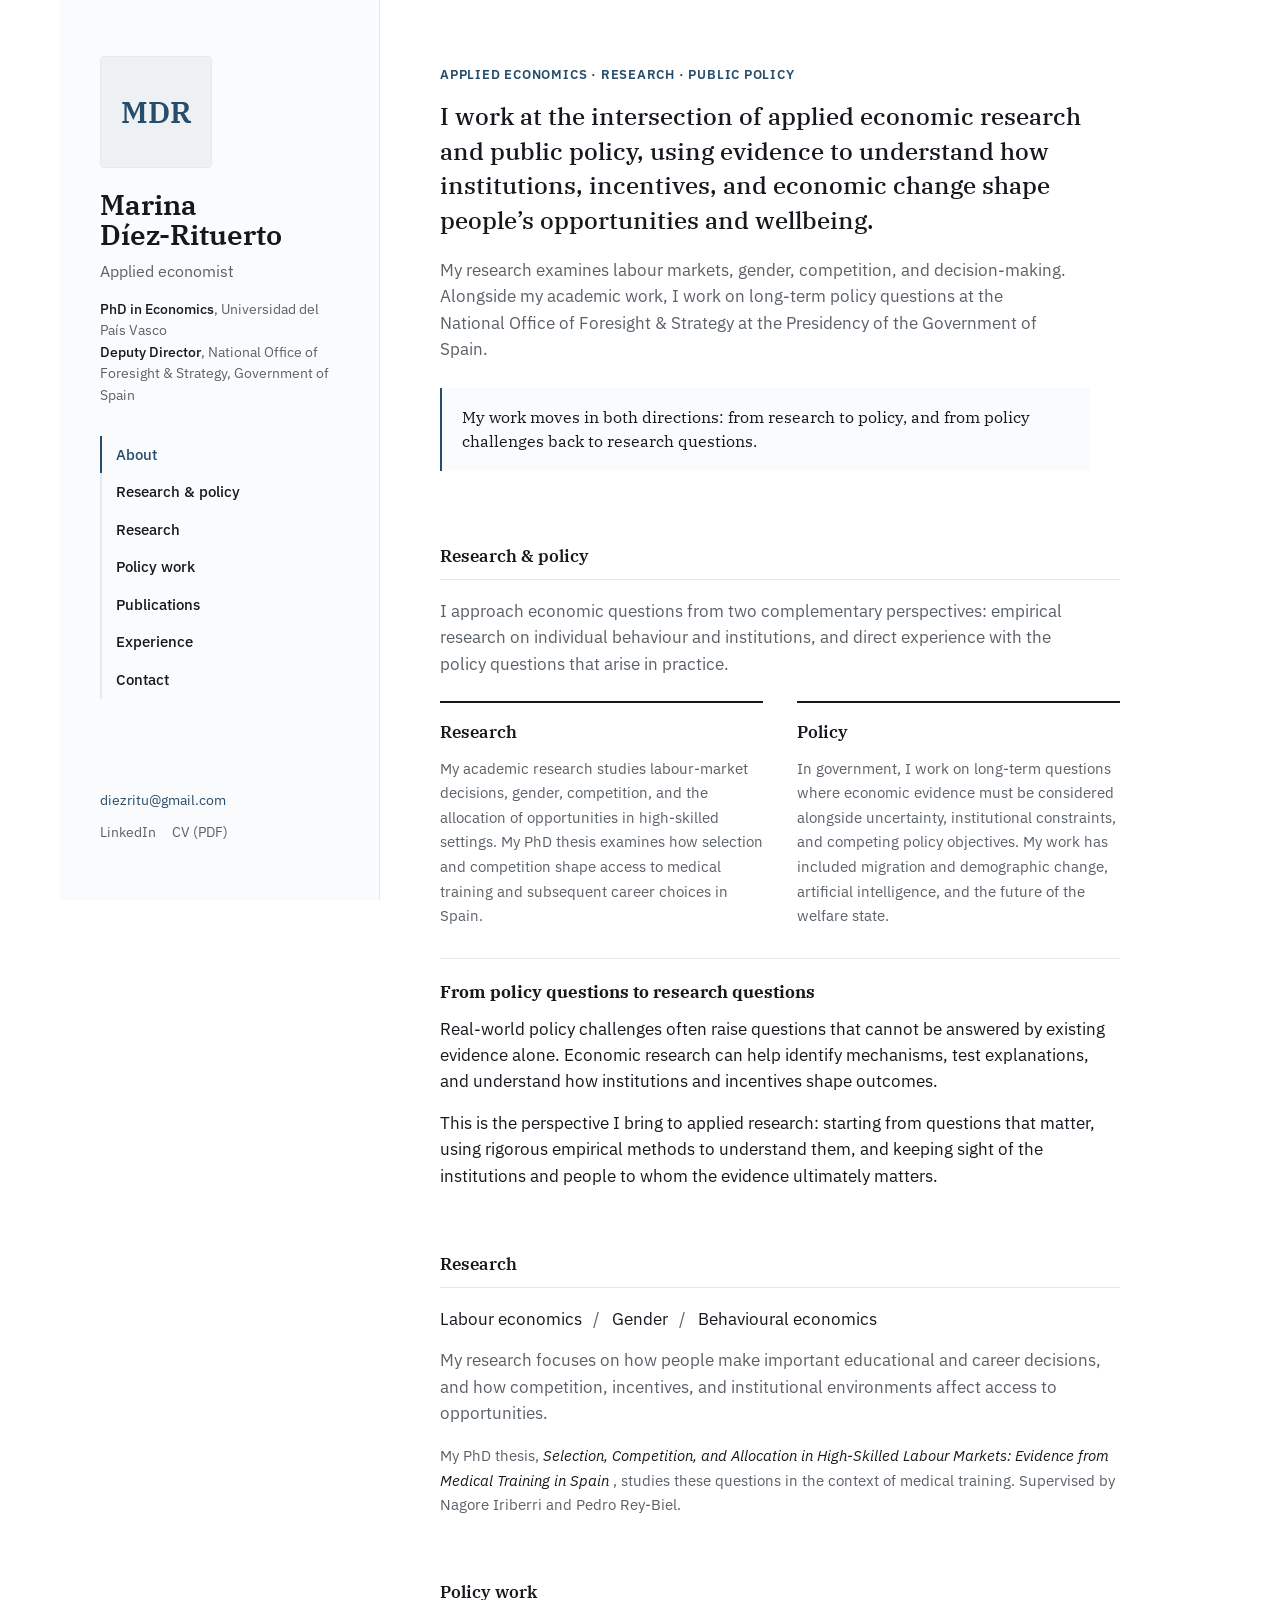
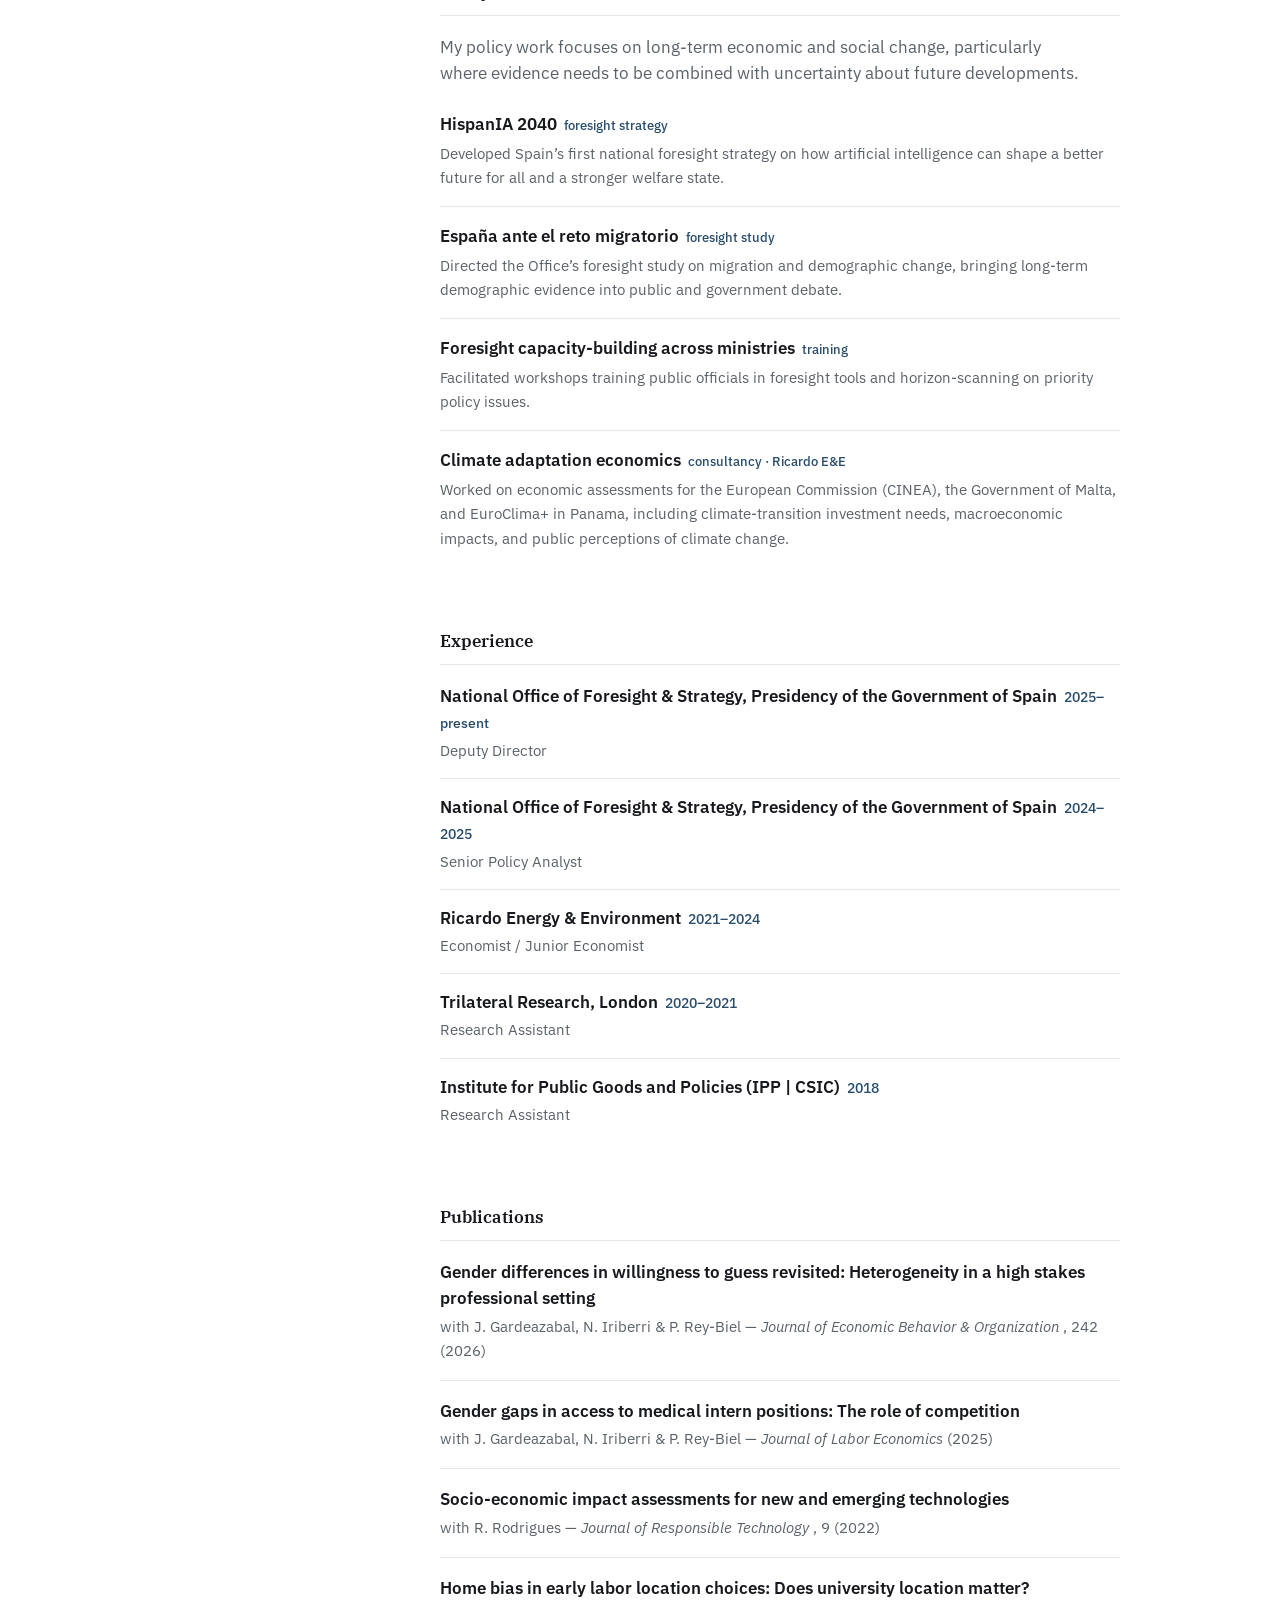
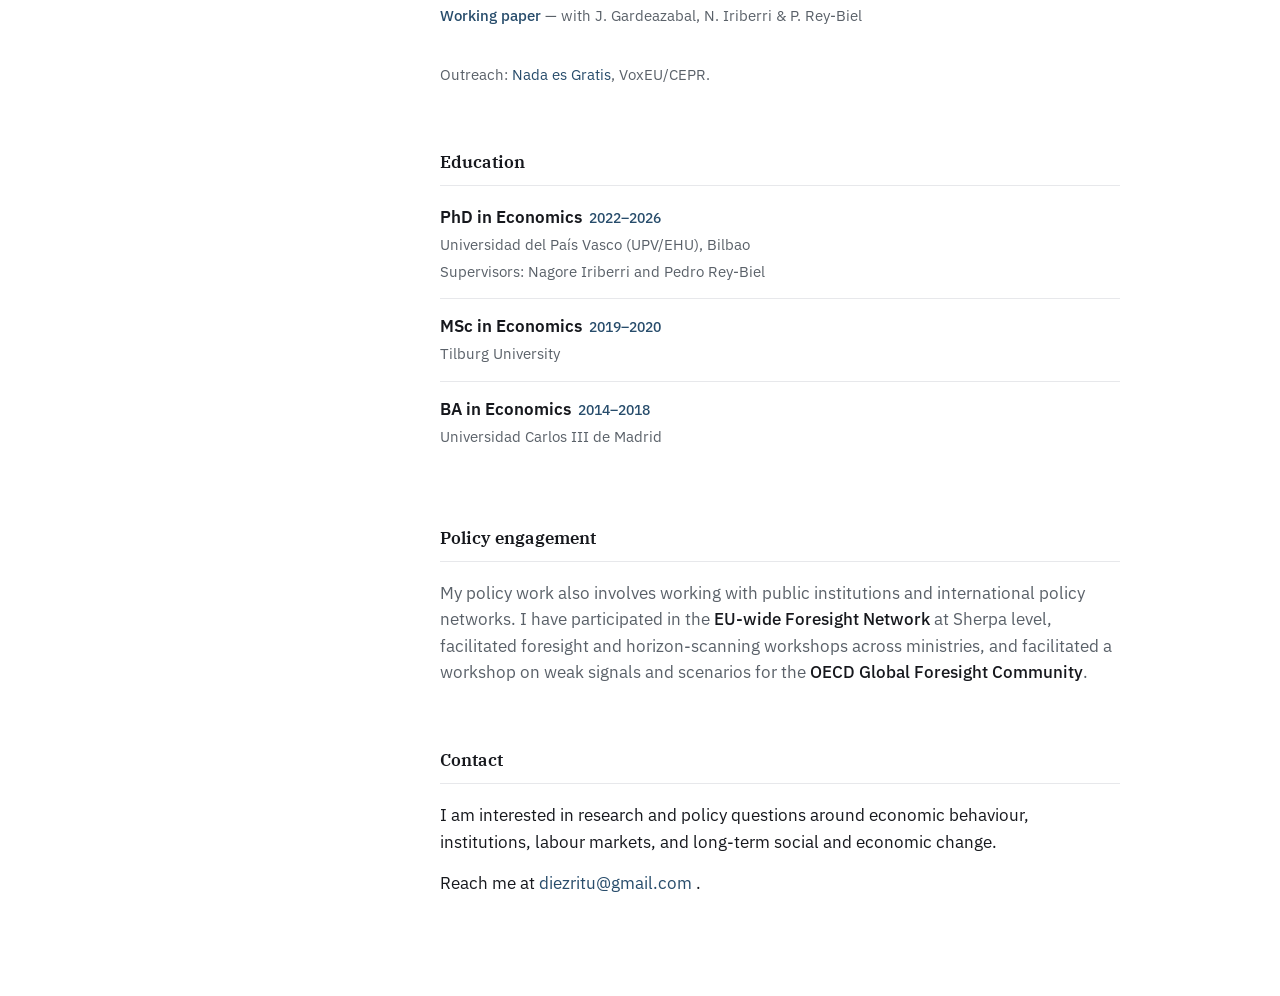
==== index.html @ 5b52ac95 "Update index.html" ====
<!DOCTYPE html>
<html lang="en">
<head>
<meta charset="utf-8">
<meta name="viewport" content="width=device-width, initial-scale=1">

<title>Marina Díez-Rituerto — Applied Economist</title>

<meta name="description"
      content="Marina Díez-Rituerto — applied economist working across economic research and public policy, with research on labour markets, gender, competition and decision-making.">

<link rel="preconnect" href="https://fonts.googleapis.com">
<link rel="preconnect" href="https://fonts.gstatic.com" crossorigin>

<link href="https://fonts.googleapis.com/css2?family=IBM+Plex+Sans:wght@400;500;600&family=IBM+Plex+Serif:wght@500;600&display=swap"
      rel="stylesheet">

<style>
  :root{
    --bg:#FFFFFF;
    --ink:#16181D;
    --muted:#5A6169;
    --line:#E7E8EB;
    --accent:#274C6B;
    --accent-d:#1B3750;
    --rail:#FAFBFC;
    --serif:"IBM Plex Serif",Georgia,serif;
    --sans:"IBM Plex Sans",system-ui,sans-serif;
    --content:680px;
  }

  *{
    box-sizing:border-box;
  }

  html{
    scroll-behavior:smooth;
  }

  @media (prefers-reduced-motion:reduce){
    html{
      scroll-behavior:auto;
    }
  }

  body{
    margin:0;
    background:var(--bg);
    color:var(--ink);
    font-family:var(--sans);
    font-size:16.5px;
    line-height:1.6;
    -webkit-font-smoothing:antialiased;
    text-rendering:optimizeLegibility;
  }

  a{
    color:var(--accent);
    text-decoration:none;
    border-bottom:1px solid transparent;
    transition:border-color .15s,color .15s;
  }

  a:hover{
    color:var(--accent-d);
    border-bottom-color:currentColor;
  }

  :focus-visible{
    outline:2px solid var(--accent);
    outline-offset:3px;
    border-radius:2px;
  }

  .skip{
    position:absolute;
    left:-999px;
  }

  .skip:focus{
    left:12px;
    top:12px;
    background:var(--ink);
    color:#fff;
    padding:10px 14px;
    z-index:50;
  }

  /* =========================================================
     LAYOUT
     ========================================================= */

  .layout{
    display:grid;
    grid-template-columns:320px 1fr;
    max-width:1160px;
    margin:0 auto;
    min-height:100vh;
  }

  /* =========================================================
     LEFT RAIL
     ========================================================= */

  .rail{
    border-right:1px solid var(--line);
    background:var(--rail);
    padding:56px 40px;
    position:sticky;
    top:0;
    height:100vh;
    display:flex;
    flex-direction:column;
  }

  .photo{
    width:112px;
    height:112px;
    border-radius:4px;
    border:1px solid var(--line);
    background:#EEF1F4;
    display:flex;
    align-items:center;
    justify-content:center;
    font-family:var(--serif);
    font-weight:600;
    font-size:1.9rem;
    color:var(--accent);
    margin-bottom:22px;
    overflow:hidden;
  }

  .photo img{
    width:100%;
    height:100%;
    object-fit:cover;
    display:block;
  }

  .name{
    font-family:var(--serif);
    font-weight:600;
    font-size:1.72rem;
    line-height:1.1;
    margin:0;
  }

  .role{
    color:var(--muted);
    margin:8px 0 0;
    font-size:.98rem;
  }

  .affil{
    margin:14px 0 0;
    font-size:.9rem;
    color:var(--muted);
    line-height:1.5;
  }

  .affil b{
    color:var(--ink);
    font-weight:500;
  }

  .nav{
    margin-top:30px;
    display:flex;
    flex-direction:column;
  }

  .nav a{
    color:var(--ink);
    font-size:.92rem;
    font-weight:500;
    padding:7px 0 7px 14px;
    border-left:2px solid var(--line);
    border-bottom:none;
  }

  .nav a:hover{
    color:var(--accent);
    border-left-color:var(--accent);
  }

  .nav a.active{
    color:var(--accent);
    border-left-color:var(--accent);
  }

  .rail-foot{
    margin-top:auto;
    padding-top:28px;
    font-size:.9rem;
  }

  .rail-foot .email{
    display:block;
    margin-bottom:8px;
  }

  .rail-foot .row{
    display:flex;
    flex-wrap:wrap;
    gap:6px 16px;
  }

  .rail-foot .row a{
    color:var(--muted);
  }

  .rail-foot .row a:hover{
    color:var(--accent);
  }

  /* =========================================================
     MAIN CONTENT
     ========================================================= */

  main{
    padding:64px 60px 100px;
    max-width:calc(var(--content) + 120px);
  }

  section{
    margin-bottom:62px;
    scroll-margin-top:32px;
  }

  section:last-child{
    margin-bottom:0;
  }

  h2{
    font-family:var(--serif);
    font-weight:600;
    font-size:1.05rem;
    color:var(--ink);
    margin:0 0 18px;
    padding-bottom:9px;
    border-bottom:1px solid var(--line);
  }

  p{
    max-width:var(--content);
    margin:0 0 15px;
  }

  p:last-child{
    margin-bottom:0;
  }

  /* =========================================================
     HERO / ABOUT
     ========================================================= */

  .hero{
    padding-bottom:10px;
  }

  .hero .eyebrow{
    color:var(--accent);
    font-size:.82rem;
    font-weight:600;
    letter-spacing:.06em;
    text-transform:uppercase;
    margin-bottom:14px;
  }

  .hero h2{
    display:none;
  }

  .lead{
    font-family:var(--serif);
    font-weight:500;
    font-size:1.52rem;
    line-height:1.42;
    margin-bottom:20px;
    max-width:650px;
  }

  .hero-note{
    color:var(--muted);
    max-width:630px;
  }

  .direction{
    margin-top:25px;
    padding:17px 20px;
    border-left:2px solid var(--accent);
    background:#FAFBFC;
    max-width:650px;
  }

  .direction p{
    margin:0;
    font-family:var(--serif);
    font-size:1.03rem;
    line-height:1.5;
  }

  /* =========================================================
     RESEARCH / POLICY FRAME
     ========================================================= */

  .intro{
    color:var(--muted);
    max-width:650px;
    margin-bottom:24px;
  }

  .research-policy{
    display:grid;
    grid-template-columns:1fr 1fr;
    gap:34px;
    max-width:var(--content);
  }

  .column{
    padding-top:15px;
    border-top:2px solid var(--ink);
  }

  .column h3{
    font-family:var(--serif);
    font-size:1.08rem;
    font-weight:600;
    margin:0 0 10px;
  }

  .column p{
    color:var(--muted);
    font-size:.96rem;
  }

  .questions{
    margin-top:30px;
    padding-top:20px;
    border-top:1px solid var(--line);
  }

  .questions h3{
    font-family:var(--serif);
    font-size:1.05rem;
    margin:0 0 10px;
  }

  /* =========================================================
     RESEARCH
     ========================================================= */

  .fields{
    color:var(--ink);
    max-width:var(--content);
    margin-bottom:15px;
  }

  .fields .s{
    color:var(--muted);
    margin:0 .45em;
  }

  .research-description{
    color:var(--muted);
    max-width:var(--content);
  }

  .diss{
    color:var(--muted);
    font-size:.96rem;
    margin-top:17px;
  }

  .diss em{
    color:var(--ink);
  }

  /* =========================================================
     POLICY
     ========================================================= */

  .work{
    list-style:none;
    margin:0;
    padding:0;
  }

  .work li{
    padding:16px 0;
    border-top:1px solid var(--line);
  }

  .work li:first-child{
    border-top:0;
    padding-top:0;
  }

  .work .t{
    font-weight:600;
  }

  .work .k{
    color:var(--accent);
    font-weight:500;
    font-size:.84rem;
    margin-left:3px;
  }

  .work p{
    margin:4px 0 0;
    color:var(--muted);
    font-size:.95rem;
  }

  /* =========================================================
     EXPERIENCE
     ========================================================= */

  .experience{
    list-style:none;
    margin:0;
    padding:0;
  }

  .experience li{
    padding:15px 0;
    border-top:1px solid var(--line);
  }

  .experience li:first-child{
    border-top:0;
    padding-top:0;
  }

  .experience .t{
    font-weight:600;
  }

  .experience .date{
    color:var(--accent);
    font-weight:500;
    font-size:.85rem;
    margin-left:3px;
  }

  .experience p{
    color:var(--muted);
    font-size:.94rem;
    margin:3px 0 0;
  }

  /* =========================================================
     PUBLICATIONS
     ========================================================= */

  .pubs{
    list-style:none;
    margin:0;
    padding:0;
  }

  .pubs li{
    padding:17px 0;
    border-top:1px solid var(--line);
  }

  .pubs li:first-child{
    border-top:0;
    padding-top:0;
  }

  .pubs .t{
    font-weight:600;
    color:var(--ink);
  }

  .pubs .m{
    color:var(--muted);
    font-size:.94rem;
    margin-top:3px;
  }

  .pubs .wp{
    color:var(--accent);
    font-weight:500;
  }

  /* =========================================================
     EDUCATION
     ========================================================= */

  .education{
    list-style:none;
    margin:0;
    padding:0;
  }

  .education li{
    padding:14px 0;
    border-top:1px solid var(--line);
  }

  .education li:first-child{
    border-top:0;
    padding-top:0;
  }

  .education .t{
    font-weight:600;
  }

  .education .date{
    color:var(--accent);
    font-weight:500;
    font-size:.85rem;
    margin-left:3px;
  }

  .education p{
    margin:3px 0 0;
    color:var(--muted);
    font-size:.94rem;
  }

  /* =========================================================
     ENGAGEMENT
     ========================================================= */

  .engagement{
    color:var(--muted);
    max-width:var(--content);
  }

  .engagement strong{
    color:var(--ink);
    font-weight:500;
  }

  /* =========================================================
     CONTACT
     ========================================================= */

  .contact-note{
    max-width:600px;
  }

  /* =========================================================
     MOBILE
     ========================================================= */

  .menu-btn{
    display:none;
  }

  @media (max-width:860px){

    .layout{
      grid-template-columns:1fr;
    }

    .rail{
      position:static;
      height:auto;
      border-right:0;
      border-bottom:1px solid var(--line);
      padding:34px 26px 24px;
      flex-direction:column;
    }

    .photo{
      width:92px;
      height:92px;
      font-size:1.6rem;
    }

    .nav{
      display:none;
      margin-top:20px;
    }

    .nav.open{
      display:flex;
    }

    .rail-foot{
      margin-top:20px;
      padding-top:18px;
      border-top:1px solid var(--line);
    }

    .menu-btn{
      display:inline-block;
      align-self:flex-start;
      margin-top:18px;
      background:none;
      border:1px solid var(--accent);
      color:var(--accent);
      font-family:var(--sans);
      font-weight:500;
      font-size:.85rem;
      padding:7px 15px;
      border-radius:999px;
      cursor:pointer;
    }

    main{
      padding:40px 26px 65px;
    }

    .lead{
      font-size:1.28rem;
    }

    .research-policy{
      grid-template-columns:1fr;
      gap:26px;
    }
  }

  @media (max-width:520px){

    body{
      font-size:16px;
    }

    .name{
      font-size:1.6rem;
    }

    .lead{
      font-size:1.22rem;
    }

    .direction{
      padding:15px 17px;
    }
  }
</style>
</head>

<body>

<a class="skip" href="#main">Skip to content</a>

<div class="layout">

  <!-- =======================================================
       LEFT RAIL
       ======================================================= -->

  <header class="rail">

    <!--
      To add your photograph, replace the initials with:

      <img src="foto.jpg" alt="Marina Díez-Rituerto">

      Keep the image square or close to square.
    -->

    <div class="photo">MDR</div>

    <h1 class="name">
      Marina<br>Díez-Rituerto
    </h1>

    <p class="role">
      Applied economist
    </p>

    <p class="affil">
      <b>PhD in Economics</b>, Universidad del País Vasco<br>
      <b>Deputy Director</b>, National Office of Foresight &amp; Strategy, Government of Spain
    </p>

    <button
      class="menu-btn"
      aria-expanded="false"
      aria-controls="nav">
      Menu
    </button>

    <nav class="nav" id="nav" aria-label="Sections">
      <a href="#about">About</a>
      <a href="#research-policy">Research &amp; policy</a>
      <a href="#research">Research</a>
      <a href="#policy">Policy work</a>
      <a href="#publications">Publications</a>
      <a href="#experience">Experience</a>
      <a href="#contact">Contact</a>
    </nav>

    <div class="rail-foot">
      <a class="email" href="mailto:diezritu@gmail.com">
        diezritu@gmail.com
      </a>

      <div class="row">
        <a href="https://www.linkedin.com/in/mdiezritu/">
          LinkedIn
        </a>
        <a href="cv.pdf">
          CV (PDF)
        </a>
      </div>
    </div>

  </header>


  <!-- =======================================================
       MAIN
       ======================================================= -->

  <main id="main">


    <!-- =====================================================
         ABOUT
         ===================================================== -->

    <section id="about" class="hero">

      <div class="eyebrow">
        Applied economics · Research · Public policy
      </div>

      <p class="lead">
        I work at the intersection of applied economic research and public
        policy, using evidence to understand how institutions, incentives,
        and economic change shape people’s opportunities and wellbeing.
      </p>

      <p class="hero-note">
        My research examines labour markets, gender, competition, and
        decision-making. Alongside my academic work, I work on long-term
        policy questions at the National Office of Foresight &amp; Strategy
        at the Presidency of the Government of Spain.
      </p>

      <div class="direction">
        <p>
          My work moves in both directions: from research to policy, and
          from policy challenges back to research questions.
        </p>
      </div>

    </section>


    <!-- =====================================================
         RESEARCH & POLICY
         ===================================================== -->

    <section id="research-policy">

      <h2>
        Research &amp; policy
      </h2>

      <p class="intro">
        I approach economic questions from two complementary perspectives:
        empirical research on individual behaviour and institutions, and
        direct experience with the policy questions that arise in practice.
      </p>

      <div class="research-policy">

        <div class="column">

          <h3>
            Research
          </h3>

          <p>
            My academic research studies labour-market decisions, gender,
            competition, and the allocation of opportunities in high-skilled
            settings. My PhD thesis examines how selection and competition
            shape access to medical training and subsequent career choices
            in Spain.
          </p>

        </div>


        <div class="column">

          <h3>
            Policy
          </h3>

          <p>
            In government, I work on long-term questions where economic
            evidence must be considered alongside uncertainty, institutional
            constraints, and competing policy objectives. My work has included
            migration and demographic change, artificial intelligence, and
            the future of the welfare state.
          </p>

        </div>

      </div>


      <div class="questions">

        <h3>
          From policy questions to research questions
        </h3>

        <p>
          Real-world policy challenges often raise questions that cannot be
          answered by existing evidence alone. Economic research can help
          identify mechanisms, test explanations, and understand how
          institutions and incentives shape outcomes.
        </p>

        <p>
          This is the perspective I bring to applied research: starting from
          questions that matter, using rigorous empirical methods to understand
          them, and keeping sight of the institutions and people to whom the
          evidence ultimately matters.
        </p>

      </div>

    </section>


    <!-- =====================================================
         RESEARCH
         ===================================================== -->

    <section id="research">

      <h2>
        Research
      </h2>

      <p class="fields">
        Labour economics
        <span class="s">/</span>
        Gender
        <span class="s">/</span>
        Behavioural economics
      </p>

      <p class="research-description">
        My research focuses on how people make important educational and
        career decisions, and how competition, incentives, and institutional
        environments affect access to opportunities.
      </p>

      <p class="diss">
        My PhD thesis,
        <em>
          Selection, Competition, and Allocation in High-Skilled Labour
          Markets: Evidence from Medical Training in Spain
        </em>,
        studies these questions in the context of medical training.
        Supervised by Nagore Iriberri and Pedro Rey-Biel.
      </p>

    </section>


    <!-- =====================================================
         POLICY WORK
         ===================================================== -->

    <section id="policy">

      <h2>
        Policy work
      </h2>

      <p class="intro">
        My policy work focuses on long-term economic and social change,
        particularly where evidence needs to be combined with uncertainty
        about future developments.
      </p>

      <ul class="work">

        <li>
          <div class="t">
            HispanIA 2040
            <span class="k">foresight strategy</span>
          </div>

          <p>
            Developed Spain’s first national foresight strategy on how
            artificial intelligence can shape a better future for all
            and a stronger welfare state.
          </p>
        </li>


        <li>
          <div class="t">
            España ante el reto migratorio
            <span class="k">foresight study</span>
          </div>

          <p>
            Directed the Office’s foresight study on migration and
            demographic change, bringing long-term demographic evidence
            into public and government debate.
          </p>
        </li>


        <li>
          <div class="t">
            Foresight capacity-building across ministries
            <span class="k">training</span>
          </div>

          <p>
            Facilitated workshops training public officials in foresight
            tools and horizon-scanning on priority policy issues.
          </p>
        </li>


        <li>
          <div class="t">
            Climate adaptation economics
            <span class="k">consultancy · Ricardo E&amp;E</span>
          </div>

          <p>
            Worked on economic assessments for the European Commission
            (CINEA), the Government of Malta, and EuroClima+ in Panama,
            including climate-transition investment needs, macroeconomic
            impacts, and public perceptions of climate change.
          </p>
        </li>

      </ul>

    </section>


    <!-- =====================================================
         EXPERIENCE
         ===================================================== -->

    <section id="experience">

      <h2>
        Experience
      </h2>

      <ul class="experience">

        <li>
          <div class="t">
            National Office of Foresight &amp; Strategy,
            Presidency of the Government of Spain
            <span class="date">2025–present</span>
          </div>

          <p>
            Deputy Director
          </p>
        </li>


        <li>
          <div class="t">
            National Office of Foresight &amp; Strategy,
            Presidency of the Government of Spain
            <span class="date">2024–2025</span>
          </div>

          <p>
            Senior Policy Analyst
          </p>
        </li>


        <li>
          <div class="t">
            Ricardo Energy &amp; Environment
            <span class="date">2021–2024</span>
          </div>

          <p>
            Economist / Junior Economist
          </p>
        </li>


        <li>
          <div class="t">
            Trilateral Research, London
            <span class="date">2020–2021</span>
          </div>

          <p>
            Research Assistant
          </p>
        </li>


        <li>
          <div class="t">
            Institute for Public Goods and Policies (IPP | CSIC)
            <span class="date">2018</span>
          </div>

          <p>
            Research Assistant
          </p>
        </li>

      </ul>

    </section>


    <!-- =====================================================
         PUBLICATIONS
         ===================================================== -->

    <section id="publications">

      <h2>
        Publications
      </h2>

      <ul class="pubs">

        <li>

          <div class="t">
            Gender differences in willingness to guess revisited:
            Heterogeneity in a high stakes professional setting
          </div>

          <div class="m">
            with J. Gardeazabal, N. Iriberri &amp; P. Rey-Biel —
            <em>
              Journal of Economic Behavior &amp; Organization
            </em>,
            242 (2026)
          </div>

        </li>


        <li>

          <div class="t">
            Gender gaps in access to medical intern positions:
            The role of competition
          </div>

          <div class="m">
            with J. Gardeazabal, N. Iriberri &amp; P. Rey-Biel —
            <em>
              Journal of Labor Economics
            </em>
            (2025)
          </div>

        </li>


        <li>

          <div class="t">
            Socio-economic impact assessments for new and emerging
            technologies
          </div>

          <div class="m">
            with R. Rodrigues —
            <em>
              Journal of Responsible Technology
            </em>,
            9 (2022)
          </div>

        </li>


        <li>

          <div class="t">
            Home bias in early labor location choices:
            Does university location matter?
          </div>

          <div class="m">
            <span class="wp">Working paper</span> —
            with J. Gardeazabal, N. Iriberri &amp; P. Rey-Biel
          </div>

        </li>

      </ul>

      <p class="diss">
        Outreach:
        <a href="https://nadaesgratis.es/">Nada es Gratis</a>,
        VoxEU/CEPR.
      </p>

    </section>


    <!-- =====================================================
         EDUCATION
         ===================================================== -->

    <section id="education">

      <h2>
        Education
      </h2>

      <ul class="education">

        <li>

          <div class="t">
            PhD in Economics
            <span class="date">2022–2026</span>
          </div>

          <p>
            Universidad del País Vasco (UPV/EHU), Bilbao
          </p>

          <p>
            Supervisors: Nagore Iriberri and Pedro Rey-Biel
          </p>

        </li>


        <li>

          <div class="t">
            MSc in Economics
            <span class="date">2019–2020</span>
          </div>

          <p>
            Tilburg University
          </p>

        </li>


        <li>

          <div class="t">
            BA in Economics
            <span class="date">2014–2018</span>
          </div>

          <p>
            Universidad Carlos III de Madrid
          </p>

        </li>

      </ul>

    </section>


    <!-- =====================================================
         POLICY ENGAGEMENT
         ===================================================== -->

    <section id="engagement">

      <h2>
        Policy engagement
      </h2>

      <p class="engagement">
        My policy work also involves working with public institutions and
        international policy networks. I have participated in the
        <strong>EU-wide Foresight Network</strong> at Sherpa level,
        facilitated foresight and horizon-scanning workshops across
        ministries, and facilitated a workshop on weak signals and
        scenarios for the <strong>OECD Global Foresight Community</strong>.
      </p>

    </section>


    <!-- =====================================================
         CONTACT
         ===================================================== -->

    <section id="contact">

      <h2>
        Contact
      </h2>

      <p class="contact-note">
        I am interested in research and policy questions around economic
        behaviour, institutions, labour markets, and long-term social and
        economic change.
      </p>

      <p>
        Reach me at
        <a href="mailto:diezritu@gmail.com">
          diezritu@gmail.com
        </a>.
      </p>

    </section>


  </main>

</div>


<!-- =========================================================
     JAVASCRIPT
     ========================================================= -->

<script>

  /* Mobile navigation */

  const btn = document.querySelector('.menu-btn');
  const nav = document.getElementById('nav');

  btn.addEventListener('click', () => {
    const open = nav.classList.toggle('open');

    btn.setAttribute(
      'aria-expanded',
      open ? 'true' : 'false'
    );
  });


  /* Close mobile menu after selecting a section */

  nav.querySelectorAll('a').forEach(a => {

    a.addEventListener('click', () => {

      nav.classList.remove('open');

      btn.setAttribute(
        'aria-expanded',
        'false'
      );

    });

  });


  /* Highlight current section */

  const links = [...nav.querySelectorAll('a')];

  const map = new Map(
    links.map(a => [
      a.getAttribute('href').slice(1),
      a
    ])
  );


  const observer = new IntersectionObserver(

    entries => {

      entries.forEach(entry => {

        if(entry.isIntersecting){

          links.forEach(link =>
            link.classList.remove('active')
          );

          map
            .get(entry.target.id)
            ?.classList.add('active');

        }

      });

    },

    {
      rootMargin:'-25% 0px -65% 0px'
    }

  );


  document
    .querySelectorAll('section')
    .forEach(section =>
      observer.observe(section)
    );

</script>

</body>
</html>
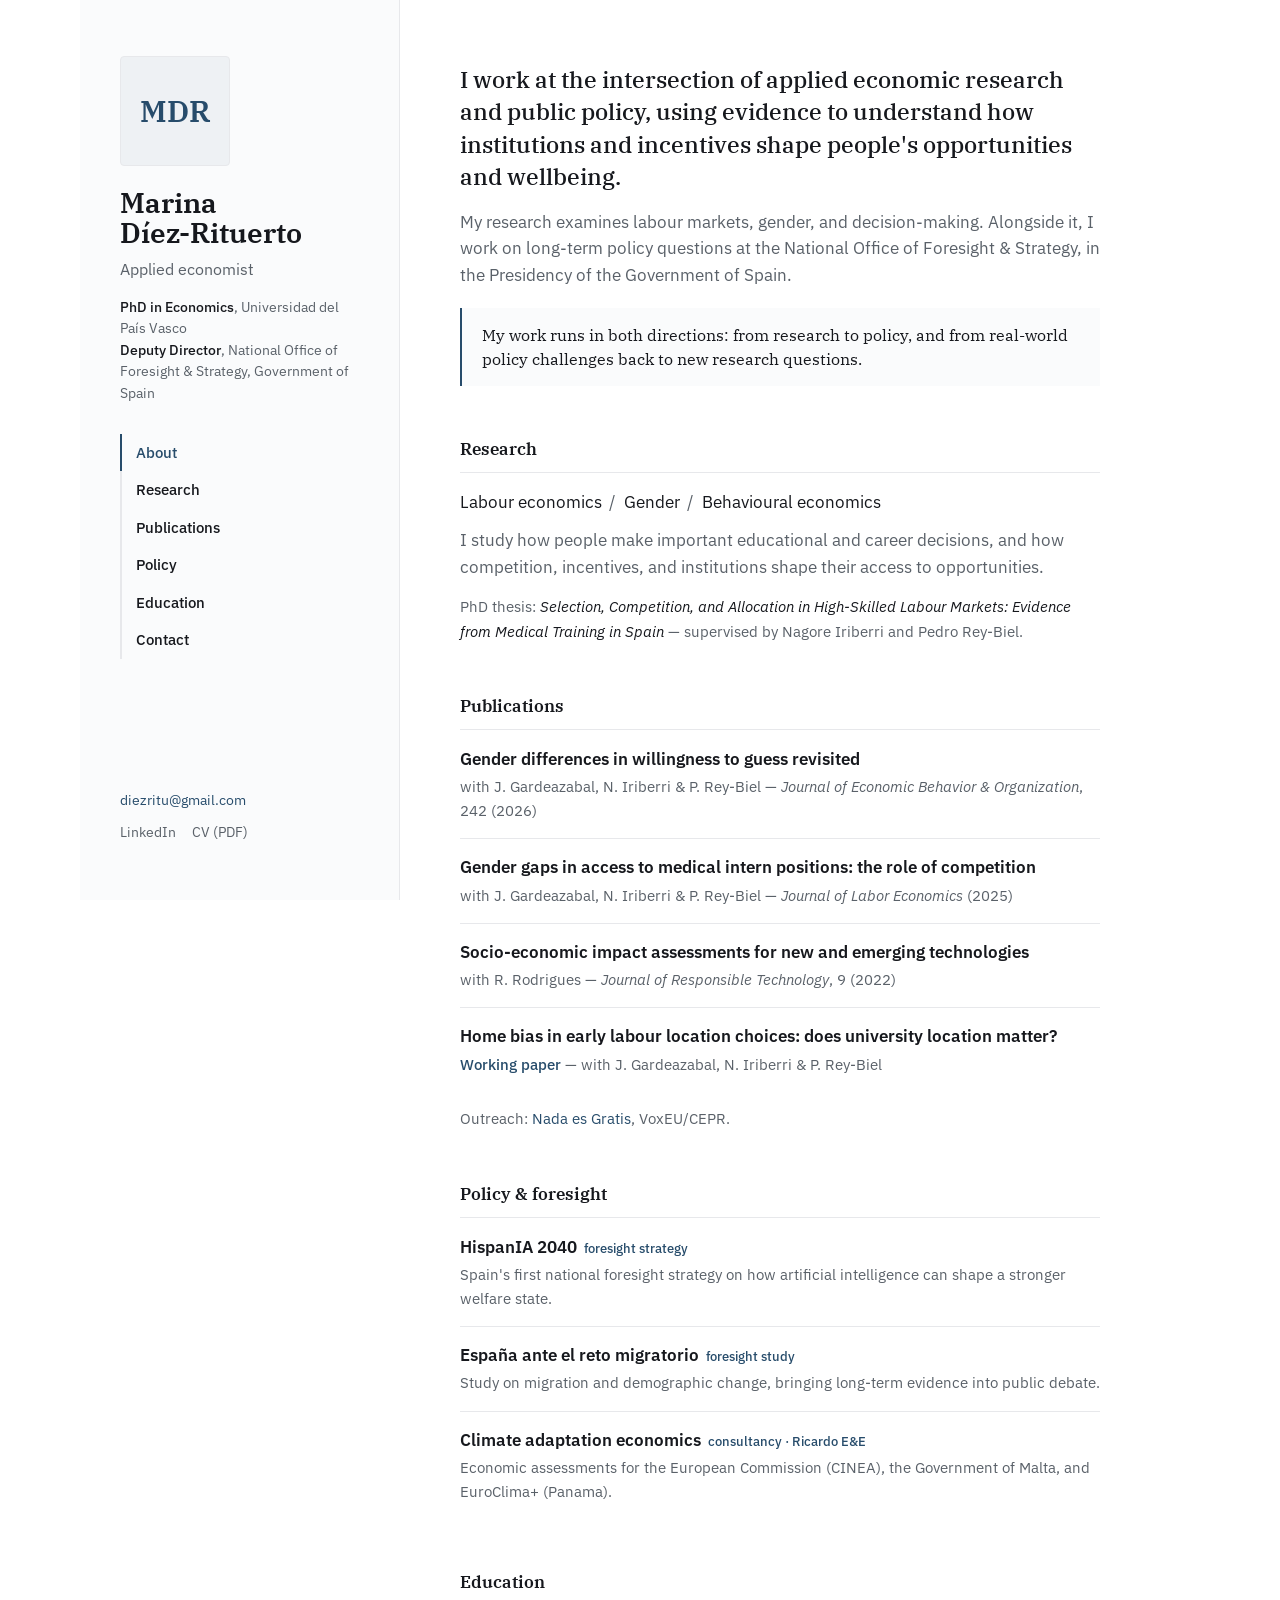
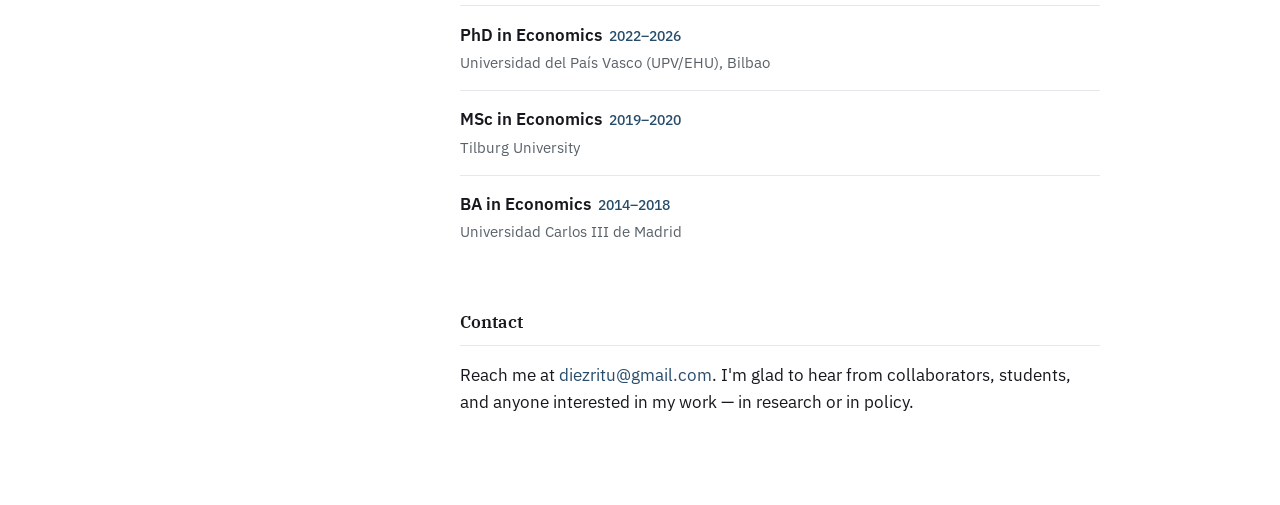
==== commit f25a3069: "Add files via upload" ====
--- a/index.html
+++ b/index.html
@@ -3,1317 +3,224 @@
 <head>
 <meta charset="utf-8">
 <meta name="viewport" content="width=device-width, initial-scale=1">
-
 <title>Marina Díez-Rituerto — Applied Economist</title>
-
-<meta name="description"
-      content="Marina Díez-Rituerto — applied economist working across economic research and public policy, with research on labour markets, gender, competition and decision-making.">
-
+<meta name="description" content="Marina Díez-Rituerto — applied economist working across academic research and public policy.">
 <link rel="preconnect" href="https://fonts.googleapis.com">
 <link rel="preconnect" href="https://fonts.gstatic.com" crossorigin>
-
-<link href="https://fonts.googleapis.com/css2?family=IBM+Plex+Sans:wght@400;500;600&family=IBM+Plex+Serif:wght@500;600&display=swap"
-      rel="stylesheet">
-
+<link href="https://fonts.googleapis.com/css2?family=IBM+Plex+Sans:wght@400;500;600&family=IBM+Plex+Serif:wght@500;600&display=swap" rel="stylesheet">
 <style>
   :root{
-    --bg:#FFFFFF;
-    --ink:#16181D;
-    --muted:#5A6169;
-    --line:#E7E8EB;
-    --accent:#274C6B;
-    --accent-d:#1B3750;
-    --rail:#FAFBFC;
+    --bg:#FFFFFF; --ink:#16181D; --muted:#5A6169; --line:#E7E8EB;
+    --accent:#274C6B; --accent-d:#1B3750; --rail:#FAFBFC;
     --serif:"IBM Plex Serif",Georgia,serif;
     --sans:"IBM Plex Sans",system-ui,sans-serif;
-    --content:680px;
+    --content:640px;
   }
-
-  *{
-    box-sizing:border-box;
-  }
-
-  html{
-    scroll-behavior:smooth;
-  }
-
-  @media (prefers-reduced-motion:reduce){
-    html{
-      scroll-behavior:auto;
-    }
-  }
-
-  body{
-    margin:0;
-    background:var(--bg);
-    color:var(--ink);
-    font-family:var(--sans);
-    font-size:16.5px;
-    line-height:1.6;
-    -webkit-font-smoothing:antialiased;
-    text-rendering:optimizeLegibility;
-  }
-
-  a{
-    color:var(--accent);
-    text-decoration:none;
-    border-bottom:1px solid transparent;
-    transition:border-color .15s,color .15s;
-  }
-
-  a:hover{
-    color:var(--accent-d);
-    border-bottom-color:currentColor;
-  }
-
-  :focus-visible{
-    outline:2px solid var(--accent);
-    outline-offset:3px;
-    border-radius:2px;
-  }
-
-  .skip{
-    position:absolute;
-    left:-999px;
-  }
-
-  .skip:focus{
-    left:12px;
-    top:12px;
-    background:var(--ink);
-    color:#fff;
-    padding:10px 14px;
-    z-index:50;
-  }
-
-  /* =========================================================
-     LAYOUT
-     ========================================================= */
-
-  .layout{
-    display:grid;
-    grid-template-columns:320px 1fr;
-    max-width:1160px;
-    margin:0 auto;
-    min-height:100vh;
-  }
-
-  /* =========================================================
-     LEFT RAIL
-     ========================================================= */
-
-  .rail{
-    border-right:1px solid var(--line);
-    background:var(--rail);
-    padding:56px 40px;
-    position:sticky;
-    top:0;
-    height:100vh;
-    display:flex;
-    flex-direction:column;
-  }
-
-  .photo{
-    width:112px;
-    height:112px;
-    border-radius:4px;
-    border:1px solid var(--line);
-    background:#EEF1F4;
-    display:flex;
-    align-items:center;
-    justify-content:center;
-    font-family:var(--serif);
-    font-weight:600;
-    font-size:1.9rem;
-    color:var(--accent);
-    margin-bottom:22px;
-    overflow:hidden;
-  }
-
-  .photo img{
-    width:100%;
-    height:100%;
-    object-fit:cover;
-    display:block;
-  }
-
-  .name{
-    font-family:var(--serif);
-    font-weight:600;
-    font-size:1.72rem;
-    line-height:1.1;
-    margin:0;
-  }
-
-  .role{
-    color:var(--muted);
-    margin:8px 0 0;
-    font-size:.98rem;
-  }
-
-  .affil{
-    margin:14px 0 0;
-    font-size:.9rem;
-    color:var(--muted);
-    line-height:1.5;
-  }
-
-  .affil b{
-    color:var(--ink);
-    font-weight:500;
-  }
-
-  .nav{
-    margin-top:30px;
-    display:flex;
-    flex-direction:column;
-  }
-
-  .nav a{
-    color:var(--ink);
-    font-size:.92rem;
-    font-weight:500;
-    padding:7px 0 7px 14px;
-    border-left:2px solid var(--line);
-    border-bottom:none;
-  }
-
-  .nav a:hover{
-    color:var(--accent);
-    border-left-color:var(--accent);
-  }
-
-  .nav a.active{
-    color:var(--accent);
-    border-left-color:var(--accent);
-  }
-
-  .rail-foot{
-    margin-top:auto;
-    padding-top:28px;
-    font-size:.9rem;
-  }
-
-  .rail-foot .email{
-    display:block;
-    margin-bottom:8px;
-  }
-
-  .rail-foot .row{
-    display:flex;
-    flex-wrap:wrap;
-    gap:6px 16px;
-  }
-
-  .rail-foot .row a{
-    color:var(--muted);
-  }
-
-  .rail-foot .row a:hover{
-    color:var(--accent);
-  }
-
-  /* =========================================================
-     MAIN CONTENT
-     ========================================================= */
-
-  main{
-    padding:64px 60px 100px;
-    max-width:calc(var(--content) + 120px);
-  }
-
-  section{
-    margin-bottom:62px;
-    scroll-margin-top:32px;
-  }
-
-  section:last-child{
-    margin-bottom:0;
-  }
-
-  h2{
-    font-family:var(--serif);
-    font-weight:600;
-    font-size:1.05rem;
-    color:var(--ink);
-    margin:0 0 18px;
-    padding-bottom:9px;
-    border-bottom:1px solid var(--line);
-  }
-
-  p{
-    max-width:var(--content);
-    margin:0 0 15px;
-  }
-
-  p:last-child{
-    margin-bottom:0;
-  }
-
-  /* =========================================================
-     HERO / ABOUT
-     ========================================================= */
-
-  .hero{
-    padding-bottom:10px;
-  }
-
-  .hero .eyebrow{
-    color:var(--accent);
-    font-size:.82rem;
-    font-weight:600;
-    letter-spacing:.06em;
-    text-transform:uppercase;
-    margin-bottom:14px;
-  }
-
-  .hero h2{
-    display:none;
-  }
-
-  .lead{
-    font-family:var(--serif);
-    font-weight:500;
-    font-size:1.52rem;
-    line-height:1.42;
-    margin-bottom:20px;
-    max-width:650px;
-  }
-
-  .hero-note{
-    color:var(--muted);
-    max-width:630px;
-  }
-
-  .direction{
-    margin-top:25px;
-    padding:17px 20px;
-    border-left:2px solid var(--accent);
-    background:#FAFBFC;
-    max-width:650px;
-  }
-
-  .direction p{
-    margin:0;
-    font-family:var(--serif);
-    font-size:1.03rem;
-    line-height:1.5;
-  }
-
-  /* =========================================================
-     RESEARCH / POLICY FRAME
-     ========================================================= */
-
-  .intro{
-    color:var(--muted);
-    max-width:650px;
-    margin-bottom:24px;
-  }
-
-  .research-policy{
-    display:grid;
-    grid-template-columns:1fr 1fr;
-    gap:34px;
-    max-width:var(--content);
-  }
-
-  .column{
-    padding-top:15px;
-    border-top:2px solid var(--ink);
-  }
-
-  .column h3{
-    font-family:var(--serif);
-    font-size:1.08rem;
-    font-weight:600;
-    margin:0 0 10px;
-  }
-
-  .column p{
-    color:var(--muted);
-    font-size:.96rem;
-  }
-
-  .questions{
-    margin-top:30px;
-    padding-top:20px;
-    border-top:1px solid var(--line);
-  }
-
-  .questions h3{
-    font-family:var(--serif);
-    font-size:1.05rem;
-    margin:0 0 10px;
-  }
-
-  /* =========================================================
-     RESEARCH
-     ========================================================= */
-
-  .fields{
-    color:var(--ink);
-    max-width:var(--content);
-    margin-bottom:15px;
-  }
-
-  .fields .s{
-    color:var(--muted);
-    margin:0 .45em;
-  }
-
-  .research-description{
-    color:var(--muted);
-    max-width:var(--content);
-  }
-
-  .diss{
-    color:var(--muted);
-    font-size:.96rem;
-    margin-top:17px;
-  }
-
-  .diss em{
-    color:var(--ink);
-  }
-
-  /* =========================================================
-     POLICY
-     ========================================================= */
-
-  .work{
-    list-style:none;
-    margin:0;
-    padding:0;
-  }
-
-  .work li{
-    padding:16px 0;
-    border-top:1px solid var(--line);
-  }
-
-  .work li:first-child{
-    border-top:0;
-    padding-top:0;
-  }
-
-  .work .t{
-    font-weight:600;
-  }
-
-  .work .k{
-    color:var(--accent);
-    font-weight:500;
-    font-size:.84rem;
-    margin-left:3px;
-  }
-
-  .work p{
-    margin:4px 0 0;
-    color:var(--muted);
-    font-size:.95rem;
-  }
-
-  /* =========================================================
-     EXPERIENCE
-     ========================================================= */
-
-  .experience{
-    list-style:none;
-    margin:0;
-    padding:0;
-  }
-
-  .experience li{
-    padding:15px 0;
-    border-top:1px solid var(--line);
-  }
-
-  .experience li:first-child{
-    border-top:0;
-    padding-top:0;
-  }
-
-  .experience .t{
-    font-weight:600;
-  }
-
-  .experience .date{
-    color:var(--accent);
-    font-weight:500;
-    font-size:.85rem;
-    margin-left:3px;
-  }
-
-  .experience p{
-    color:var(--muted);
-    font-size:.94rem;
-    margin:3px 0 0;
-  }
-
-  /* =========================================================
-     PUBLICATIONS
-     ========================================================= */
-
-  .pubs{
-    list-style:none;
-    margin:0;
-    padding:0;
-  }
-
-  .pubs li{
-    padding:17px 0;
-    border-top:1px solid var(--line);
-  }
-
-  .pubs li:first-child{
-    border-top:0;
-    padding-top:0;
-  }
-
-  .pubs .t{
-    font-weight:600;
-    color:var(--ink);
-  }
-
-  .pubs .m{
-    color:var(--muted);
-    font-size:.94rem;
-    margin-top:3px;
-  }
-
-  .pubs .wp{
-    color:var(--accent);
-    font-weight:500;
-  }
-
-  /* =========================================================
-     EDUCATION
-     ========================================================= */
-
-  .education{
-    list-style:none;
-    margin:0;
-    padding:0;
-  }
-
-  .education li{
-    padding:14px 0;
-    border-top:1px solid var(--line);
-  }
-
-  .education li:first-child{
-    border-top:0;
-    padding-top:0;
-  }
-
-  .education .t{
-    font-weight:600;
-  }
-
-  .education .date{
-    color:var(--accent);
-    font-weight:500;
-    font-size:.85rem;
-    margin-left:3px;
-  }
-
-  .education p{
-    margin:3px 0 0;
-    color:var(--muted);
-    font-size:.94rem;
-  }
-
-  /* =========================================================
-     ENGAGEMENT
-     ========================================================= */
-
-  .engagement{
-    color:var(--muted);
-    max-width:var(--content);
-  }
-
-  .engagement strong{
-    color:var(--ink);
-    font-weight:500;
-  }
-
-  /* =========================================================
-     CONTACT
-     ========================================================= */
-
-  .contact-note{
-    max-width:600px;
-  }
-
-  /* =========================================================
-     MOBILE
-     ========================================================= */
-
-  .menu-btn{
-    display:none;
-  }
-
+  *{box-sizing:border-box}
+  html{scroll-behavior:smooth}
+  @media (prefers-reduced-motion:reduce){html{scroll-behavior:auto}}
+  body{margin:0;background:var(--bg);color:var(--ink);font-family:var(--sans);
+    font-size:16.5px;line-height:1.6;-webkit-font-smoothing:antialiased;text-rendering:optimizeLegibility}
+  a{color:var(--accent);text-decoration:none;border-bottom:1px solid transparent;transition:border-color .15s,color .15s}
+  a:hover{color:var(--accent-d);border-bottom-color:currentColor}
+  :focus-visible{outline:2px solid var(--accent);outline-offset:3px;border-radius:2px}
+  .skip{position:absolute;left:-999px}
+  .skip:focus{left:12px;top:12px;background:var(--ink);color:#fff;padding:10px 14px;z-index:50}
+
+  .layout{display:grid;grid-template-columns:320px 1fr;max-width:1120px;margin:0 auto;min-height:100vh}
+
+  /* rail */
+  .rail{border-right:1px solid var(--line);background:var(--rail);padding:56px 40px;
+    position:sticky;top:0;height:100vh;display:flex;flex-direction:column}
+  .photo{width:110px;height:110px;border-radius:4px;border:1px solid var(--line);background:#EEF1F4;
+    display:flex;align-items:center;justify-content:center;font-family:var(--serif);font-weight:600;
+    font-size:1.9rem;color:var(--accent);margin-bottom:22px;overflow:hidden}
+  .photo img{width:100%;height:100%;object-fit:cover;display:block}
+  .name{font-family:var(--serif);font-weight:600;font-size:1.72rem;line-height:1.1;margin:0}
+  .role{color:var(--muted);margin:8px 0 0;font-size:.98rem}
+  .affil{margin:14px 0 0;font-size:.9rem;color:var(--muted);line-height:1.5}
+  .affil b{color:var(--ink);font-weight:500}
+  .nav{margin-top:30px;display:flex;flex-direction:column}
+  .nav a{color:var(--ink);font-size:.92rem;font-weight:500;padding:7px 0 7px 14px;
+    border-left:2px solid var(--line);border-bottom:none}
+  .nav a:hover,.nav a.active{color:var(--accent);border-left-color:var(--accent)}
+  .rail-foot{margin-top:auto;padding-top:28px;font-size:.9rem}
+  .rail-foot .email{display:block;margin-bottom:8px}
+  .rail-foot .row{display:flex;flex-wrap:wrap;gap:6px 16px}
+  .rail-foot .row a{color:var(--muted)}
+  .rail-foot .row a:hover{color:var(--accent)}
+
+  /* content */
+  main{padding:64px 60px 90px;max-width:calc(var(--content) + 120px)}
+  section{margin-bottom:50px;scroll-margin-top:32px}
+  section:last-child{margin-bottom:0}
+  h2{font-family:var(--serif);font-weight:600;font-size:1.05rem;color:var(--ink);margin:0 0 16px;
+    padding-bottom:9px;border-bottom:1px solid var(--line)}
+  p{max-width:var(--content);margin:0 0 14px}
+  p:last-child{margin-bottom:0}
+
+  .lead{font-family:var(--serif);font-weight:500;font-size:1.42rem;line-height:1.42;margin-bottom:16px}
+  .note{color:var(--muted)}
+  .direction{margin-top:20px;padding:15px 20px;border-left:2px solid var(--accent);background:var(--rail)}
+  .direction p{margin:0;font-family:var(--serif);font-size:1rem;line-height:1.5}
+
+  .fields{margin-bottom:12px}
+  .fields .s{color:var(--muted);margin:0 .45em}
+  .diss{color:var(--muted);font-size:.95rem;margin-top:14px}
+  .diss em{color:var(--ink)}
+
+  .list{list-style:none;margin:0;padding:0}
+  .list li{padding:15px 0;border-top:1px solid var(--line)}
+  .list li:first-child{border-top:0;padding-top:0}
+  .list .t{font-weight:600;color:var(--ink)}
+  .list .k{color:var(--accent);font-weight:500;font-size:.84rem;margin-left:3px}
+  .list .date{color:var(--accent);font-weight:500;font-size:.85rem;margin-left:3px}
+  .list .m,.list p{color:var(--muted);font-size:.94rem;margin:3px 0 0}
+  .list .m em{font-style:italic}
+  .list .wp{color:var(--accent);font-weight:500}
+  .outreach{color:var(--muted);font-size:.94rem;margin-top:15px}
+
+  .menu-btn{display:none}
   @media (max-width:860px){
-
-    .layout{
-      grid-template-columns:1fr;
-    }
-
-    .rail{
-      position:static;
-      height:auto;
-      border-right:0;
-      border-bottom:1px solid var(--line);
-      padding:34px 26px 24px;
-      flex-direction:column;
-    }
-
-    .photo{
-      width:92px;
-      height:92px;
-      font-size:1.6rem;
-    }
-
-    .nav{
-      display:none;
-      margin-top:20px;
-    }
-
-    .nav.open{
-      display:flex;
-    }
-
-    .rail-foot{
-      margin-top:20px;
-      padding-top:18px;
-      border-top:1px solid var(--line);
-    }
-
-    .menu-btn{
-      display:inline-block;
-      align-self:flex-start;
-      margin-top:18px;
-      background:none;
-      border:1px solid var(--accent);
-      color:var(--accent);
-      font-family:var(--sans);
-      font-weight:500;
-      font-size:.85rem;
-      padding:7px 15px;
-      border-radius:999px;
-      cursor:pointer;
-    }
-
-    main{
-      padding:40px 26px 65px;
-    }
-
-    .lead{
-      font-size:1.28rem;
-    }
-
-    .research-policy{
-      grid-template-columns:1fr;
-      gap:26px;
-    }
-  }
-
-  @media (max-width:520px){
-
-    body{
-      font-size:16px;
-    }
-
-    .name{
-      font-size:1.6rem;
-    }
-
-    .lead{
-      font-size:1.22rem;
-    }
-
-    .direction{
-      padding:15px 17px;
-    }
+    .layout{grid-template-columns:1fr}
+    .rail{position:static;height:auto;border-right:0;border-bottom:1px solid var(--line);
+      padding:34px 26px 24px;flex-direction:column}
+    .photo{width:92px;height:92px;font-size:1.6rem}
+    .nav{display:none;margin-top:20px}
+    .nav.open{display:flex}
+    .rail-foot{margin-top:20px;padding-top:18px;border-top:1px solid var(--line)}
+    .menu-btn{display:inline-block;align-self:flex-start;margin-top:18px;background:none;
+      border:1px solid var(--accent);color:var(--accent);font-family:var(--sans);font-weight:500;
+      font-size:.85rem;padding:7px 15px;border-radius:999px;cursor:pointer}
+    main{padding:38px 26px 60px}
+    .lead{font-size:1.24rem}
   }
 </style>
 </head>
-
 <body>
-
 <a class="skip" href="#main">Skip to content</a>
-
 <div class="layout">
 
-  <!-- =======================================================
-       LEFT RAIL
-       ======================================================= -->
-
   <header class="rail">
-
-    <!--
-      To add your photograph, replace the initials with:
-
-      <img src="foto.jpg" alt="Marina Díez-Rituerto">
-
-      Keep the image square or close to square.
-    -->
-
+    <!-- Para tu foto: sustituye "MDR" por <img src="foto.jpg" alt="Marina Díez-Rituerto"> -->
     <div class="photo">MDR</div>
-
-    <h1 class="name">
-      Marina<br>Díez-Rituerto
-    </h1>
-
-    <p class="role">
-      Applied economist
-    </p>
-
+    <h1 class="name">Marina<br>Díez-Rituerto</h1>
+    <p class="role">Applied economist</p>
     <p class="affil">
       <b>PhD in Economics</b>, Universidad del País Vasco<br>
       <b>Deputy Director</b>, National Office of Foresight &amp; Strategy, Government of Spain
     </p>
 
-    <button
-      class="menu-btn"
-      aria-expanded="false"
-      aria-controls="nav">
-      Menu
-    </button>
-
+    <button class="menu-btn" aria-expanded="false" aria-controls="nav">Menu</button>
     <nav class="nav" id="nav" aria-label="Sections">
       <a href="#about">About</a>
-      <a href="#research-policy">Research &amp; policy</a>
       <a href="#research">Research</a>
-      <a href="#policy">Policy work</a>
       <a href="#publications">Publications</a>
-      <a href="#experience">Experience</a>
+      <a href="#policy">Policy</a>
+      <a href="#education">Education</a>
       <a href="#contact">Contact</a>
     </nav>
 
     <div class="rail-foot">
-      <a class="email" href="mailto:diezritu@gmail.com">
-        diezritu@gmail.com
-      </a>
-
+      <a class="email" href="mailto:diezritu@gmail.com">diezritu@gmail.com</a>
       <div class="row">
-        <a href="https://www.linkedin.com/in/mdiezritu/">
-          LinkedIn
-        </a>
-        <a href="cv.pdf">
-          CV (PDF)
-        </a>
+        <a href="https://www.linkedin.com/in/mdiezritu/">LinkedIn</a>
+        <a href="cv.pdf">CV (PDF)</a>
       </div>
     </div>
-
   </header>
 
-
-  <!-- =======================================================
-       MAIN
-       ======================================================= -->
-
   <main id="main">
 
-
-    <!-- =====================================================
-         ABOUT
-         ===================================================== -->
-
-    <section id="about" class="hero">
-
-      <div class="eyebrow">
-        Applied economics · Research · Public policy
+    <section id="about">
+      <p class="lead">I work at the intersection of applied economic research and public policy,
+        using evidence to understand how institutions and incentives shape people's opportunities
+        and wellbeing.</p>
+      <p class="note">My research examines labour markets, gender, and decision-making. Alongside it,
+        I work on long-term policy questions at the National Office of Foresight &amp; Strategy, in
+        the Presidency of the Government of Spain.</p>
+      <div class="direction">
+        <p>My work runs in both directions: from research to policy, and from real-world policy
+          challenges back to new research questions.</p>
       </div>
-
-      <p class="lead">
-        I work at the intersection of applied economic research and public
-        policy, using evidence to understand how institutions, incentives,
-        and economic change shape people’s opportunities and wellbeing.
-      </p>
-
-      <p class="hero-note">
-        My research examines labour markets, gender, competition, and
-        decision-making. Alongside my academic work, I work on long-term
-        policy questions at the National Office of Foresight &amp; Strategy
-        at the Presidency of the Government of Spain.
-      </p>
-
-      <div class="direction">
-        <p>
-          My work moves in both directions: from research to policy, and
-          from policy challenges back to research questions.
-        </p>
-      </div>
-
-    </section>
-
-
-    <!-- =====================================================
-         RESEARCH & POLICY
-         ===================================================== -->
-
-    <section id="research-policy">
-
-      <h2>
-        Research &amp; policy
-      </h2>
-
-      <p class="intro">
-        I approach economic questions from two complementary perspectives:
-        empirical research on individual behaviour and institutions, and
-        direct experience with the policy questions that arise in practice.
-      </p>
-
-      <div class="research-policy">
-
-        <div class="column">
-
-          <h3>
-            Research
-          </h3>
-
-          <p>
-            My academic research studies labour-market decisions, gender,
-            competition, and the allocation of opportunities in high-skilled
-            settings. My PhD thesis examines how selection and competition
-            shape access to medical training and subsequent career choices
-            in Spain.
-          </p>
-
-        </div>
-
-
-        <div class="column">
-
-          <h3>
-            Policy
-          </h3>
-
-          <p>
-            In government, I work on long-term questions where economic
-            evidence must be considered alongside uncertainty, institutional
-            constraints, and competing policy objectives. My work has included
-            migration and demographic change, artificial intelligence, and
-            the future of the welfare state.
-          </p>
-
-        </div>
-
-      </div>
-
-
-      <div class="questions">
-
-        <h3>
-          From policy questions to research questions
-        </h3>
-
-        <p>
-          Real-world policy challenges often raise questions that cannot be
-          answered by existing evidence alone. Economic research can help
-          identify mechanisms, test explanations, and understand how
-          institutions and incentives shape outcomes.
-        </p>
-
-        <p>
-          This is the perspective I bring to applied research: starting from
-          questions that matter, using rigorous empirical methods to understand
-          them, and keeping sight of the institutions and people to whom the
-          evidence ultimately matters.
-        </p>
-
-      </div>
-
-    </section>
-
-
-    <!-- =====================================================
-         RESEARCH
-         ===================================================== -->
+    </section>
 
     <section id="research">
-
-      <h2>
-        Research
-      </h2>
-
-      <p class="fields">
-        Labour economics
-        <span class="s">/</span>
-        Gender
-        <span class="s">/</span>
-        Behavioural economics
-      </p>
-
-      <p class="research-description">
-        My research focuses on how people make important educational and
-        career decisions, and how competition, incentives, and institutional
-        environments affect access to opportunities.
-      </p>
-
-      <p class="diss">
-        My PhD thesis,
-        <em>
-          Selection, Competition, and Allocation in High-Skilled Labour
-          Markets: Evidence from Medical Training in Spain
-        </em>,
-        studies these questions in the context of medical training.
-        Supervised by Nagore Iriberri and Pedro Rey-Biel.
-      </p>
-
-    </section>
-
-
-    <!-- =====================================================
-         POLICY WORK
-         ===================================================== -->
+      <h2>Research</h2>
+      <p class="fields">Labour economics<span class="s">/</span>Gender<span class="s">/</span>Behavioural economics</p>
+      <p class="note">I study how people make important educational and career decisions, and how
+        competition, incentives, and institutions shape their access to opportunities.</p>
+      <p class="diss">PhD thesis: <em>Selection, Competition, and Allocation in High-Skilled Labour
+        Markets: Evidence from Medical Training in Spain</em> — supervised by Nagore Iriberri and
+        Pedro Rey-Biel.</p>
+    </section>
+
+    <section id="publications">
+      <h2>Publications</h2>
+      <ul class="list">
+        <li>
+          <div class="t">Gender differences in willingness to guess revisited</div>
+          <div class="m">with J. Gardeazabal, N. Iriberri &amp; P. Rey-Biel — <em>Journal of Economic Behavior &amp; Organization</em>, 242 (2026)</div>
+        </li>
+        <li>
+          <div class="t">Gender gaps in access to medical intern positions: the role of competition</div>
+          <div class="m">with J. Gardeazabal, N. Iriberri &amp; P. Rey-Biel — <em>Journal of Labor Economics</em> (2025)</div>
+        </li>
+        <li>
+          <div class="t">Socio-economic impact assessments for new and emerging technologies</div>
+          <div class="m">with R. Rodrigues — <em>Journal of Responsible Technology</em>, 9 (2022)</div>
+        </li>
+        <li>
+          <div class="t">Home bias in early labour location choices: does university location matter?</div>
+          <div class="m"><span class="wp">Working paper</span> — with J. Gardeazabal, N. Iriberri &amp; P. Rey-Biel</div>
+        </li>
+      </ul>
+      <p class="outreach">Outreach: <a href="https://nadaesgratis.es/">Nada es Gratis</a>, VoxEU/CEPR.</p>
+    </section>
 
     <section id="policy">
-
-      <h2>
-        Policy work
-      </h2>
-
-      <p class="intro">
-        My policy work focuses on long-term economic and social change,
-        particularly where evidence needs to be combined with uncertainty
-        about future developments.
-      </p>
-
-      <ul class="work">
-
-        <li>
-          <div class="t">
-            HispanIA 2040
-            <span class="k">foresight strategy</span>
-          </div>
-
-          <p>
-            Developed Spain’s first national foresight strategy on how
-            artificial intelligence can shape a better future for all
-            and a stronger welfare state.
-          </p>
-        </li>
-
-
-        <li>
-          <div class="t">
-            España ante el reto migratorio
-            <span class="k">foresight study</span>
-          </div>
-
-          <p>
-            Directed the Office’s foresight study on migration and
-            demographic change, bringing long-term demographic evidence
-            into public and government debate.
-          </p>
-        </li>
-
-
-        <li>
-          <div class="t">
-            Foresight capacity-building across ministries
-            <span class="k">training</span>
-          </div>
-
-          <p>
-            Facilitated workshops training public officials in foresight
-            tools and horizon-scanning on priority policy issues.
-          </p>
-        </li>
-
-
-        <li>
-          <div class="t">
-            Climate adaptation economics
-            <span class="k">consultancy · Ricardo E&amp;E</span>
-          </div>
-
-          <p>
-            Worked on economic assessments for the European Commission
-            (CINEA), the Government of Malta, and EuroClima+ in Panama,
-            including climate-transition investment needs, macroeconomic
-            impacts, and public perceptions of climate change.
-          </p>
-        </li>
-
+      <h2>Policy &amp; foresight</h2>
+      <ul class="list">
+        <li>
+          <div class="t">HispanIA 2040 <span class="k">foresight strategy</span></div>
+          <p>Spain's first national foresight strategy on how artificial intelligence can shape a stronger welfare state.</p>
+        </li>
+        <li>
+          <div class="t">España ante el reto migratorio <span class="k">foresight study</span></div>
+          <p>Study on migration and demographic change, bringing long-term evidence into public debate.</p>
+        </li>
+        <li>
+          <div class="t">Climate adaptation economics <span class="k">consultancy · Ricardo E&amp;E</span></div>
+          <p>Economic assessments for the European Commission (CINEA), the Government of Malta, and EuroClima+ (Panama).</p>
+        </li>
       </ul>
-
-    </section>
-
-
-    <!-- =====================================================
-         EXPERIENCE
-         ===================================================== -->
-
-    <section id="experience">
-
-      <h2>
-        Experience
-      </h2>
-
-      <ul class="experience">
-
-        <li>
-          <div class="t">
-            National Office of Foresight &amp; Strategy,
-            Presidency of the Government of Spain
-            <span class="date">2025–present</span>
-          </div>
-
-          <p>
-            Deputy Director
-          </p>
-        </li>
-
-
-        <li>
-          <div class="t">
-            National Office of Foresight &amp; Strategy,
-            Presidency of the Government of Spain
-            <span class="date">2024–2025</span>
-          </div>
-
-          <p>
-            Senior Policy Analyst
-          </p>
-        </li>
-
-
-        <li>
-          <div class="t">
-            Ricardo Energy &amp; Environment
-            <span class="date">2021–2024</span>
-          </div>
-
-          <p>
-            Economist / Junior Economist
-          </p>
-        </li>
-
-
-        <li>
-          <div class="t">
-            Trilateral Research, London
-            <span class="date">2020–2021</span>
-          </div>
-
-          <p>
-            Research Assistant
-          </p>
-        </li>
-
-
-        <li>
-          <div class="t">
-            Institute for Public Goods and Policies (IPP | CSIC)
-            <span class="date">2018</span>
-          </div>
-
-          <p>
-            Research Assistant
-          </p>
-        </li>
-
+    </section>
+
+    <section id="education">
+      <h2>Education</h2>
+      <ul class="list">
+        <li><div class="t">PhD in Economics <span class="date">2022–2026</span></div><p>Universidad del País Vasco (UPV/EHU), Bilbao</p></li>
+        <li><div class="t">MSc in Economics <span class="date">2019–2020</span></div><p>Tilburg University</p></li>
+        <li><div class="t">BA in Economics <span class="date">2014–2018</span></div><p>Universidad Carlos III de Madrid</p></li>
       </ul>
-
-    </section>
-
-
-    <!-- =====================================================
-         PUBLICATIONS
-         ===================================================== -->
-
-    <section id="publications">
-
-      <h2>
-        Publications
-      </h2>
-
-      <ul class="pubs">
-
-        <li>
-
-          <div class="t">
-            Gender differences in willingness to guess revisited:
-            Heterogeneity in a high stakes professional setting
-          </div>
-
-          <div class="m">
-            with J. Gardeazabal, N. Iriberri &amp; P. Rey-Biel —
-            <em>
-              Journal of Economic Behavior &amp; Organization
-            </em>,
-            242 (2026)
-          </div>
-
-        </li>
-
-
-        <li>
-
-          <div class="t">
-            Gender gaps in access to medical intern positions:
-            The role of competition
-          </div>
-
-          <div class="m">
-            with J. Gardeazabal, N. Iriberri &amp; P. Rey-Biel —
-            <em>
-              Journal of Labor Economics
-            </em>
-            (2025)
-          </div>
-
-        </li>
-
-
-        <li>
-
-          <div class="t">
-            Socio-economic impact assessments for new and emerging
-            technologies
-          </div>
-
-          <div class="m">
-            with R. Rodrigues —
-            <em>
-              Journal of Responsible Technology
-            </em>,
-            9 (2022)
-          </div>
-
-        </li>
-
-
-        <li>
-
-          <div class="t">
-            Home bias in early labor location choices:
-            Does university location matter?
-          </div>
-
-          <div class="m">
-            <span class="wp">Working paper</span> —
-            with J. Gardeazabal, N. Iriberri &amp; P. Rey-Biel
-          </div>
-
-        </li>
-
-      </ul>
-
-      <p class="diss">
-        Outreach:
-        <a href="https://nadaesgratis.es/">Nada es Gratis</a>,
-        VoxEU/CEPR.
-      </p>
-
-    </section>
-
-
-    <!-- =====================================================
-         EDUCATION
-         ===================================================== -->
-
-    <section id="education">
-
-      <h2>
-        Education
-      </h2>
-
-      <ul class="education">
-
-        <li>
-
-          <div class="t">
-            PhD in Economics
-            <span class="date">2022–2026</span>
-          </div>
-
-          <p>
-            Universidad del País Vasco (UPV/EHU), Bilbao
-          </p>
-
-          <p>
-            Supervisors: Nagore Iriberri and Pedro Rey-Biel
-          </p>
-
-        </li>
-
-
-        <li>
-
-          <div class="t">
-            MSc in Economics
-            <span class="date">2019–2020</span>
-          </div>
-
-          <p>
-            Tilburg University
-          </p>
-
-        </li>
-
-
-        <li>
-
-          <div class="t">
-            BA in Economics
-            <span class="date">2014–2018</span>
-          </div>
-
-          <p>
-            Universidad Carlos III de Madrid
-          </p>
-
-        </li>
-
-      </ul>
-
-    </section>
-
-
-    <!-- =====================================================
-         POLICY ENGAGEMENT
-         ===================================================== -->
-
-    <section id="engagement">
-
-      <h2>
-        Policy engagement
-      </h2>
-
-      <p class="engagement">
-        My policy work also involves working with public institutions and
-        international policy networks. I have participated in the
-        <strong>EU-wide Foresight Network</strong> at Sherpa level,
-        facilitated foresight and horizon-scanning workshops across
-        ministries, and facilitated a workshop on weak signals and
-        scenarios for the <strong>OECD Global Foresight Community</strong>.
-      </p>
-
-    </section>
-
-
-    <!-- =====================================================
-         CONTACT
-         ===================================================== -->
+    </section>
 
     <section id="contact">
-
-      <h2>
-        Contact
-      </h2>
-
-      <p class="contact-note">
-        I am interested in research and policy questions around economic
-        behaviour, institutions, labour markets, and long-term social and
-        economic change.
-      </p>
-
-      <p>
-        Reach me at
-        <a href="mailto:diezritu@gmail.com">
-          diezritu@gmail.com
-        </a>.
-      </p>
-
-    </section>
-
+      <h2>Contact</h2>
+      <p>Reach me at <a href="mailto:diezritu@gmail.com">diezritu@gmail.com</a>. I'm glad to hear from
+        collaborators, students, and anyone interested in my work — in research or in policy.</p>
+    </section>
 
   </main>
-
 </div>
 
-
-<!-- =========================================================
-     JAVASCRIPT
-     ========================================================= -->
-
 <script>
-
-  /* Mobile navigation */
-
-  const btn = document.querySelector('.menu-btn');
-  const nav = document.getElementById('nav');
-
-  btn.addEventListener('click', () => {
-    const open = nav.classList.toggle('open');
-
-    btn.setAttribute(
-      'aria-expanded',
-      open ? 'true' : 'false'
-    );
-  });
-
-
-  /* Close mobile menu after selecting a section */
-
-  nav.querySelectorAll('a').forEach(a => {
-
-    a.addEventListener('click', () => {
-
-      nav.classList.remove('open');
-
-      btn.setAttribute(
-        'aria-expanded',
-        'false'
-      );
-
-    });
-
-  });
-
-
-  /* Highlight current section */
-
-  const links = [...nav.querySelectorAll('a')];
-
-  const map = new Map(
-    links.map(a => [
-      a.getAttribute('href').slice(1),
-      a
-    ])
-  );
-
-
-  const observer = new IntersectionObserver(
-
-    entries => {
-
-      entries.forEach(entry => {
-
-        if(entry.isIntersecting){
-
-          links.forEach(link =>
-            link.classList.remove('active')
-          );
-
-          map
-            .get(entry.target.id)
-            ?.classList.add('active');
-
-        }
-
-      });
-
-    },
-
-    {
-      rootMargin:'-25% 0px -65% 0px'
-    }
-
-  );
-
-
-  document
-    .querySelectorAll('section')
-    .forEach(section =>
-      observer.observe(section)
-    );
-
+  const btn=document.querySelector('.menu-btn'), nav=document.getElementById('nav');
+  btn.addEventListener('click',()=>{const o=nav.classList.toggle('open');btn.setAttribute('aria-expanded',o?'true':'false')});
+  nav.querySelectorAll('a').forEach(a=>a.addEventListener('click',()=>{nav.classList.remove('open');btn.setAttribute('aria-expanded','false')}));
+  const links=[...nav.querySelectorAll('a')], map=new Map(links.map(a=>[a.getAttribute('href').slice(1),a]));
+  const obs=new IntersectionObserver(es=>es.forEach(e=>{if(e.isIntersecting){links.forEach(l=>l.classList.remove('active'));map.get(e.target.id)?.classList.add('active')}}),{rootMargin:'-25% 0px -65% 0px'});
+  document.querySelectorAll('section').forEach(s=>obs.observe(s));
 </script>
-
 </body>
 </html>
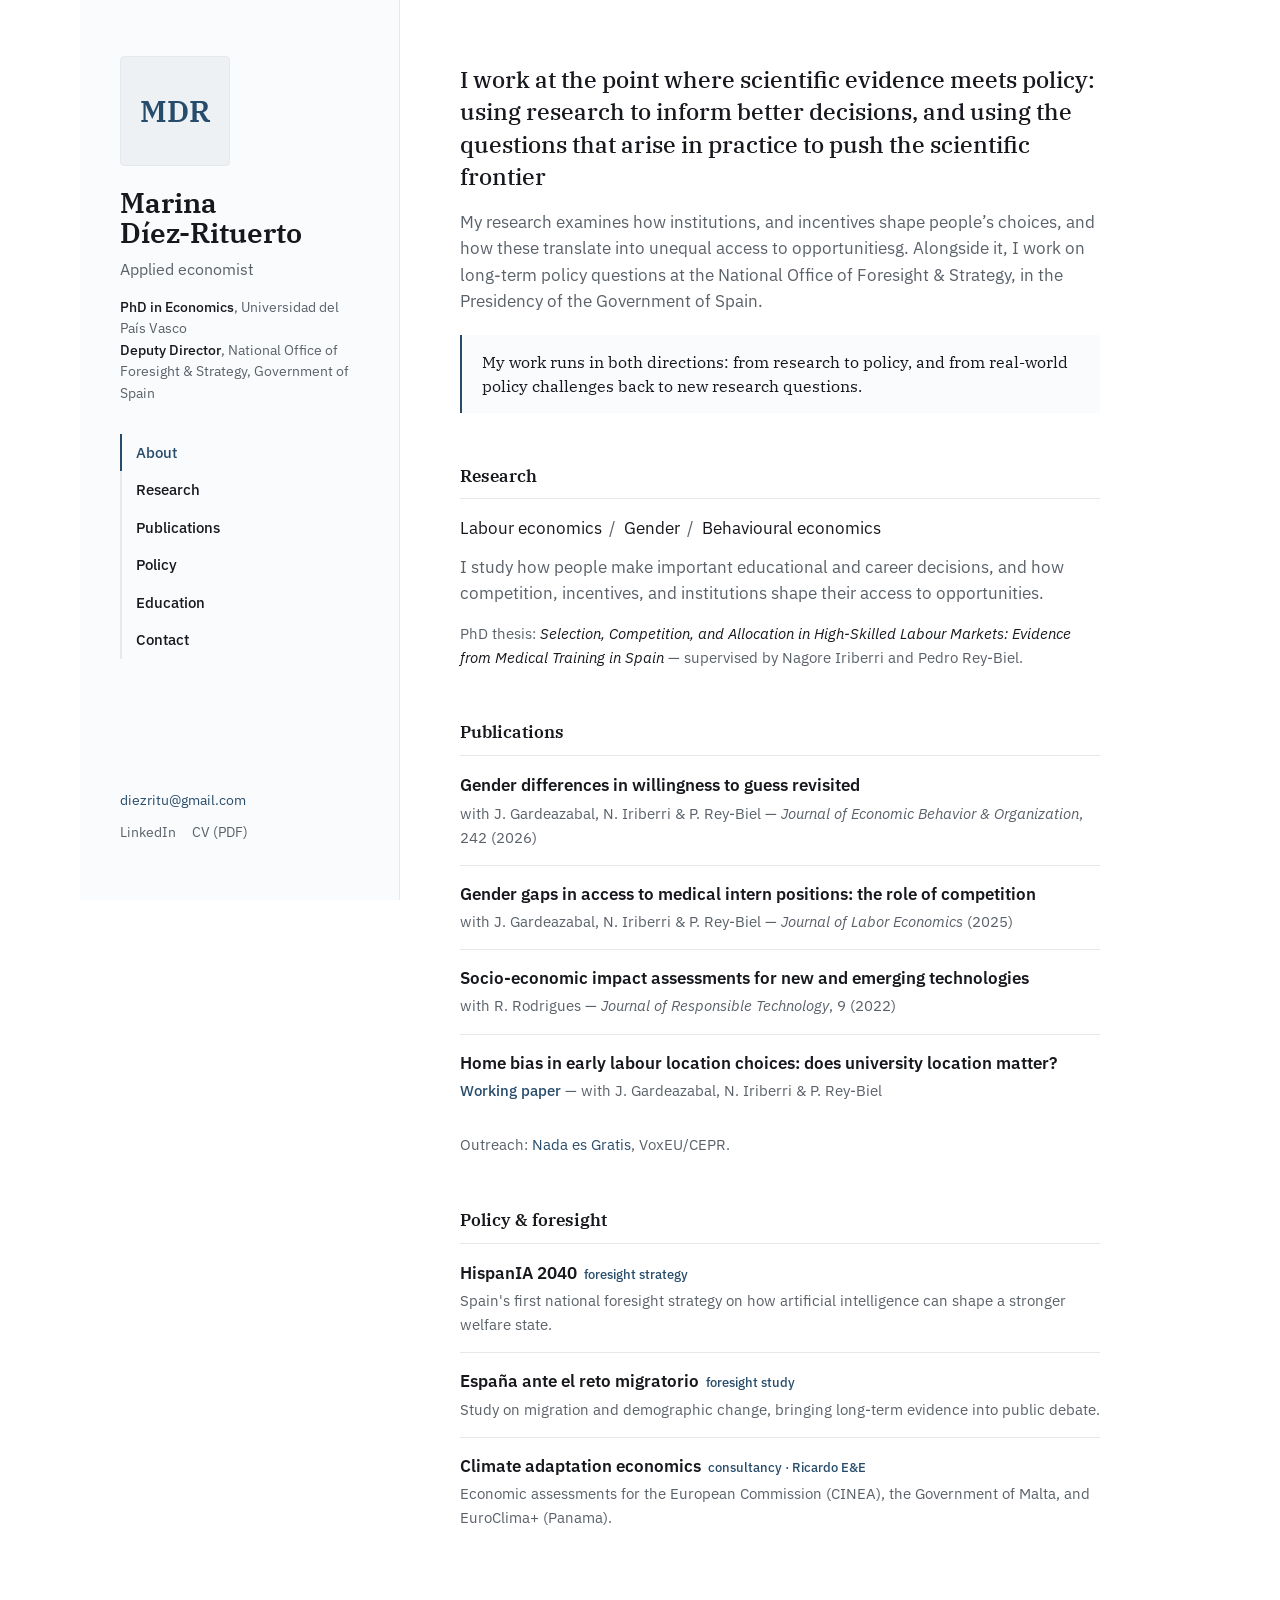
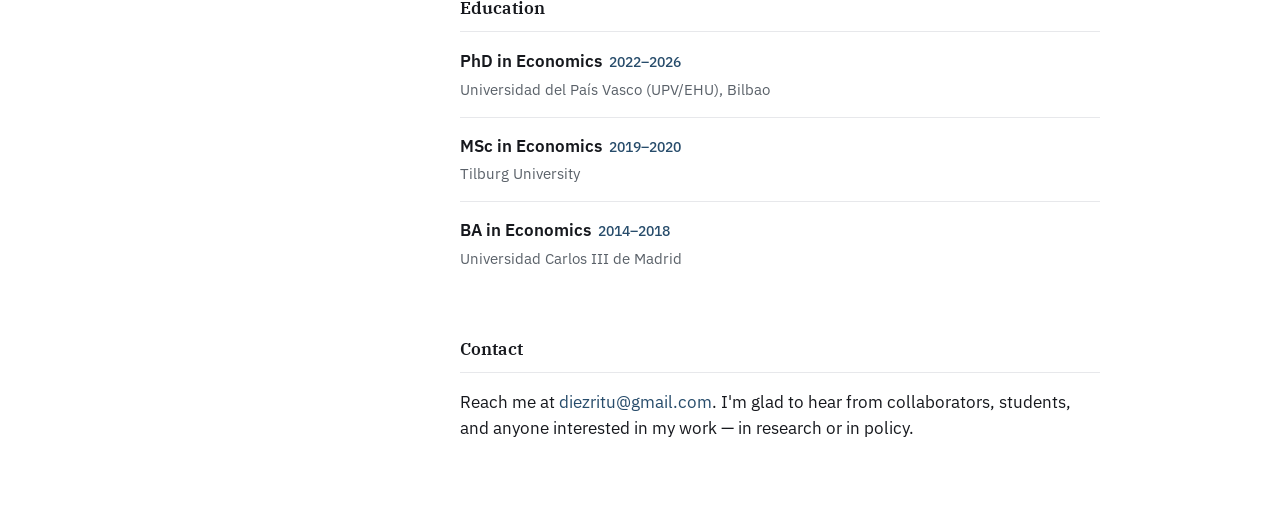
==== commit bfdb2d6e: "Update index.html" ====
--- a/index.html
+++ b/index.html
@@ -133,10 +133,11 @@
   <main id="main">
 
     <section id="about">
-      <p class="lead">I work at the intersection of applied economic research and public policy,
-        using evidence to understand how institutions and incentives shape people's opportunities
-        and wellbeing.</p>
-      <p class="note">My research examines labour markets, gender, and decision-making. Alongside it,
+      <p class="lead">I work at the point where scientific evidence meets policy: 
+        using research to inform better decisions, and using the questions that arise 
+        in practice to push the scientific frontier</p>
+      <p class="note">My research examines how institutions, and incentives shape people’s choices, 
+        and how these translate into unequal access to opportunitiesg. Alongside it,
         I work on long-term policy questions at the National Office of Foresight &amp; Strategy, in
         the Presidency of the Government of Spain.</p>
       <div class="direction">
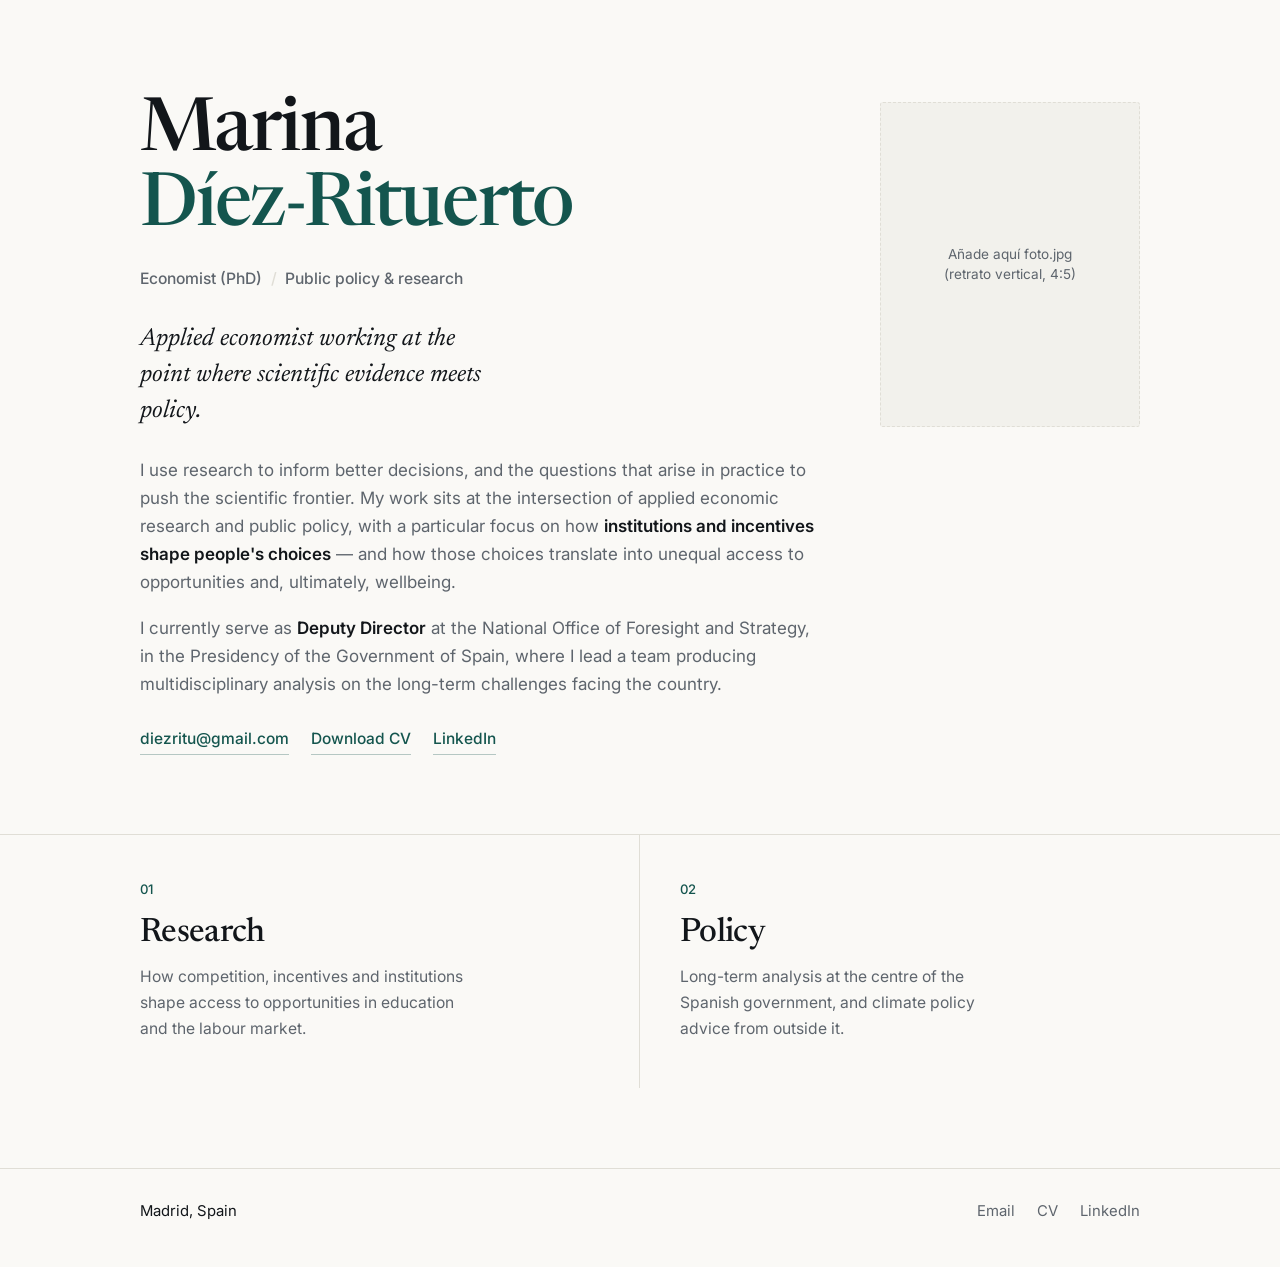
==== commit 877ea15e: "Add files via upload" ====
--- a/index.html
+++ b/index.html
@@ -3,225 +3,86 @@
 <head>
 <meta charset="utf-8">
 <meta name="viewport" content="width=device-width, initial-scale=1">
-<title>Marina Díez-Rituerto — Applied Economist</title>
-<meta name="description" content="Marina Díez-Rituerto — applied economist working across academic research and public policy.">
+<title>Marina Díez-Rituerto — Economist</title>
+<meta name="description" content="Marina Díez-Rituerto, applied economist (PhD) working across academic research and public policy.">
 <link rel="preconnect" href="https://fonts.googleapis.com">
 <link rel="preconnect" href="https://fonts.gstatic.com" crossorigin>
-<link href="https://fonts.googleapis.com/css2?family=IBM+Plex+Sans:wght@400;500;600&family=IBM+Plex+Serif:wght@500;600&display=swap" rel="stylesheet">
-<style>
-  :root{
-    --bg:#FFFFFF; --ink:#16181D; --muted:#5A6169; --line:#E7E8EB;
-    --accent:#274C6B; --accent-d:#1B3750; --rail:#FAFBFC;
-    --serif:"IBM Plex Serif",Georgia,serif;
-    --sans:"IBM Plex Sans",system-ui,sans-serif;
-    --content:640px;
-  }
-  *{box-sizing:border-box}
-  html{scroll-behavior:smooth}
-  @media (prefers-reduced-motion:reduce){html{scroll-behavior:auto}}
-  body{margin:0;background:var(--bg);color:var(--ink);font-family:var(--sans);
-    font-size:16.5px;line-height:1.6;-webkit-font-smoothing:antialiased;text-rendering:optimizeLegibility}
-  a{color:var(--accent);text-decoration:none;border-bottom:1px solid transparent;transition:border-color .15s,color .15s}
-  a:hover{color:var(--accent-d);border-bottom-color:currentColor}
-  :focus-visible{outline:2px solid var(--accent);outline-offset:3px;border-radius:2px}
-  .skip{position:absolute;left:-999px}
-  .skip:focus{left:12px;top:12px;background:var(--ink);color:#fff;padding:10px 14px;z-index:50}
-
-  .layout{display:grid;grid-template-columns:320px 1fr;max-width:1120px;margin:0 auto;min-height:100vh}
-
-  /* rail */
-  .rail{border-right:1px solid var(--line);background:var(--rail);padding:56px 40px;
-    position:sticky;top:0;height:100vh;display:flex;flex-direction:column}
-  .photo{width:110px;height:110px;border-radius:4px;border:1px solid var(--line);background:#EEF1F4;
-    display:flex;align-items:center;justify-content:center;font-family:var(--serif);font-weight:600;
-    font-size:1.9rem;color:var(--accent);margin-bottom:22px;overflow:hidden}
-  .photo img{width:100%;height:100%;object-fit:cover;display:block}
-  .name{font-family:var(--serif);font-weight:600;font-size:1.72rem;line-height:1.1;margin:0}
-  .role{color:var(--muted);margin:8px 0 0;font-size:.98rem}
-  .affil{margin:14px 0 0;font-size:.9rem;color:var(--muted);line-height:1.5}
-  .affil b{color:var(--ink);font-weight:500}
-  .nav{margin-top:30px;display:flex;flex-direction:column}
-  .nav a{color:var(--ink);font-size:.92rem;font-weight:500;padding:7px 0 7px 14px;
-    border-left:2px solid var(--line);border-bottom:none}
-  .nav a:hover,.nav a.active{color:var(--accent);border-left-color:var(--accent)}
-  .rail-foot{margin-top:auto;padding-top:28px;font-size:.9rem}
-  .rail-foot .email{display:block;margin-bottom:8px}
-  .rail-foot .row{display:flex;flex-wrap:wrap;gap:6px 16px}
-  .rail-foot .row a{color:var(--muted)}
-  .rail-foot .row a:hover{color:var(--accent)}
-
-  /* content */
-  main{padding:64px 60px 90px;max-width:calc(var(--content) + 120px)}
-  section{margin-bottom:50px;scroll-margin-top:32px}
-  section:last-child{margin-bottom:0}
-  h2{font-family:var(--serif);font-weight:600;font-size:1.05rem;color:var(--ink);margin:0 0 16px;
-    padding-bottom:9px;border-bottom:1px solid var(--line)}
-  p{max-width:var(--content);margin:0 0 14px}
-  p:last-child{margin-bottom:0}
-
-  .lead{font-family:var(--serif);font-weight:500;font-size:1.42rem;line-height:1.42;margin-bottom:16px}
-  .note{color:var(--muted)}
-  .direction{margin-top:20px;padding:15px 20px;border-left:2px solid var(--accent);background:var(--rail)}
-  .direction p{margin:0;font-family:var(--serif);font-size:1rem;line-height:1.5}
-
-  .fields{margin-bottom:12px}
-  .fields .s{color:var(--muted);margin:0 .45em}
-  .diss{color:var(--muted);font-size:.95rem;margin-top:14px}
-  .diss em{color:var(--ink)}
-
-  .list{list-style:none;margin:0;padding:0}
-  .list li{padding:15px 0;border-top:1px solid var(--line)}
-  .list li:first-child{border-top:0;padding-top:0}
-  .list .t{font-weight:600;color:var(--ink)}
-  .list .k{color:var(--accent);font-weight:500;font-size:.84rem;margin-left:3px}
-  .list .date{color:var(--accent);font-weight:500;font-size:.85rem;margin-left:3px}
-  .list .m,.list p{color:var(--muted);font-size:.94rem;margin:3px 0 0}
-  .list .m em{font-style:italic}
-  .list .wp{color:var(--accent);font-weight:500}
-  .outreach{color:var(--muted);font-size:.94rem;margin-top:15px}
-
-  .menu-btn{display:none}
-  @media (max-width:860px){
-    .layout{grid-template-columns:1fr}
-    .rail{position:static;height:auto;border-right:0;border-bottom:1px solid var(--line);
-      padding:34px 26px 24px;flex-direction:column}
-    .photo{width:92px;height:92px;font-size:1.6rem}
-    .nav{display:none;margin-top:20px}
-    .nav.open{display:flex}
-    .rail-foot{margin-top:20px;padding-top:18px;border-top:1px solid var(--line)}
-    .menu-btn{display:inline-block;align-self:flex-start;margin-top:18px;background:none;
-      border:1px solid var(--accent);color:var(--accent);font-family:var(--sans);font-weight:500;
-      font-size:.85rem;padding:7px 15px;border-radius:999px;cursor:pointer}
-    main{padding:38px 26px 60px}
-    .lead{font-size:1.24rem}
-  }
-</style>
+<link href="https://fonts.googleapis.com/css2?family=Inter:wght@400;500;600&family=Newsreader:ital,opsz,wght@0,6..72,400;0,6..72,500;0,6..72,600;1,6..72,400&display=swap" rel="stylesheet">
+<link rel="stylesheet" href="style.css">
 </head>
 <body>
 <a class="skip" href="#main">Skip to content</a>
-<div class="layout">
 
-  <header class="rail">
-    <!-- Para tu foto: sustituye "MDR" por <img src="foto.jpg" alt="Marina Díez-Rituerto"> -->
-    <div class="photo">MDR</div>
-    <h1 class="name">Marina<br>Díez-Rituerto</h1>
-    <p class="role">Applied economist</p>
-    <p class="affil">
-      <b>PhD in Economics</b>, Universidad del País Vasco<br>
-      <b>Deputy Director</b>, National Office of Foresight &amp; Strategy, Government of Spain
-    </p>
+<main id="main">
 
-    <button class="menu-btn" aria-expanded="false" aria-controls="nav">Menu</button>
-    <nav class="nav" id="nav" aria-label="Sections">
-      <a href="#about">About</a>
-      <a href="#research">Research</a>
-      <a href="#publications">Publications</a>
-      <a href="#policy">Policy</a>
-      <a href="#education">Education</a>
-      <a href="#contact">Contact</a>
-    </nav>
+  <section class="hero">
+    <div class="wrap">
 
-    <div class="rail-foot">
-      <a class="email" href="mailto:diezritu@gmail.com">diezritu@gmail.com</a>
-      <div class="row">
-        <a href="https://www.linkedin.com/in/mdiezritu/">LinkedIn</a>
-        <a href="cv.pdf">CV (PDF)</a>
+      <div>
+        <h1>Marina<span class="surname">Díez-Rituerto</span></h1>
+
+        <p class="kicker">Economist (PhD)<span class="sep">/</span>Public policy &amp; research</p>
+
+        <p class="lead">Applied economist working at the point where scientific evidence meets policy.</p>
+
+        <p class="body">I use research to inform better decisions, and the questions that arise in
+          practice to push the scientific frontier. My work sits at the intersection of applied
+          economic research and public policy, with a particular focus on how
+          <b>institutions and incentives shape people's choices</b> — and how those choices
+          translate into unequal access to opportunities and, ultimately, wellbeing.</p>
+
+        <p class="body">I currently serve as <b>Deputy Director</b> at the National Office of
+          Foresight and Strategy, in the Presidency of the Government of Spain, where I lead a team
+          producing multidisciplinary analysis on the long-term challenges facing the country.</p>
+
+        <p class="hero-actions">
+          <a href="mailto:diezritu@gmail.com">diezritu@gmail.com</a>
+          <a href="cv.pdf">Download CV</a>
+          <a href="https://www.linkedin.com/in/mdiezritu/">LinkedIn</a>
+        </p>
       </div>
+
+      <!-- FOTO: sustituye el <div class="portrait-empty">…</div> por
+           <img src="foto.jpg" alt="Marina Díez-Rituerto"> -->
+      <figure class="portrait">
+        <div class="portrait-empty">Añade aquí foto.jpg<br>(retrato vertical, 4:5)</div>
+      </figure>
+
     </div>
-  </header>
+  </section>
 
-  <main id="main">
+  <section class="doors" aria-label="Sections">
+    <div class="wrap">
 
-    <section id="about">
-      <p class="lead">I work at the point where scientific evidence meets policy: 
-        using research to inform better decisions, and using the questions that arise 
-        in practice to push the scientific frontier</p>
-      <p class="note">My research examines how institutions, and incentives shape people’s choices, 
-        and how these translate into unequal access to opportunitiesg. Alongside it,
-        I work on long-term policy questions at the National Office of Foresight &amp; Strategy, in
-        the Presidency of the Government of Spain.</p>
-      <div class="direction">
-        <p>My work runs in both directions: from research to policy, and from real-world policy
-          challenges back to new research questions.</p>
-      </div>
-    </section>
+      <a class="door" href="research.html">
+        <span class="no">01</span>
+        <h2>Research</h2>
+        <p>How competition, incentives and institutions shape access to opportunities in education
+          and the labour market.</p>
+      </a>
 
-    <section id="research">
-      <h2>Research</h2>
-      <p class="fields">Labour economics<span class="s">/</span>Gender<span class="s">/</span>Behavioural economics</p>
-      <p class="note">I study how people make important educational and career decisions, and how
-        competition, incentives, and institutions shape their access to opportunities.</p>
-      <p class="diss">PhD thesis: <em>Selection, Competition, and Allocation in High-Skilled Labour
-        Markets: Evidence from Medical Training in Spain</em> — supervised by Nagore Iriberri and
-        Pedro Rey-Biel.</p>
-    </section>
+      <a class="door" href="policy.html">
+        <span class="no">02</span>
+        <h2>Policy</h2>
+        <p>Long-term analysis at the centre of the Spanish government, and climate policy advice
+          from outside it.</p>
+      </a>
 
-    <section id="publications">
-      <h2>Publications</h2>
-      <ul class="list">
-        <li>
-          <div class="t">Gender differences in willingness to guess revisited</div>
-          <div class="m">with J. Gardeazabal, N. Iriberri &amp; P. Rey-Biel — <em>Journal of Economic Behavior &amp; Organization</em>, 242 (2026)</div>
-        </li>
-        <li>
-          <div class="t">Gender gaps in access to medical intern positions: the role of competition</div>
-          <div class="m">with J. Gardeazabal, N. Iriberri &amp; P. Rey-Biel — <em>Journal of Labor Economics</em> (2025)</div>
-        </li>
-        <li>
-          <div class="t">Socio-economic impact assessments for new and emerging technologies</div>
-          <div class="m">with R. Rodrigues — <em>Journal of Responsible Technology</em>, 9 (2022)</div>
-        </li>
-        <li>
-          <div class="t">Home bias in early labour location choices: does university location matter?</div>
-          <div class="m"><span class="wp">Working paper</span> — with J. Gardeazabal, N. Iriberri &amp; P. Rey-Biel</div>
-        </li>
-      </ul>
-      <p class="outreach">Outreach: <a href="https://nadaesgratis.es/">Nada es Gratis</a>, VoxEU/CEPR.</p>
-    </section>
+    </div>
+  </section>
 
-    <section id="policy">
-      <h2>Policy &amp; foresight</h2>
-      <ul class="list">
-        <li>
-          <div class="t">HispanIA 2040 <span class="k">foresight strategy</span></div>
-          <p>Spain's first national foresight strategy on how artificial intelligence can shape a stronger welfare state.</p>
-        </li>
-        <li>
-          <div class="t">España ante el reto migratorio <span class="k">foresight study</span></div>
-          <p>Study on migration and demographic change, bringing long-term evidence into public debate.</p>
-        </li>
-        <li>
-          <div class="t">Climate adaptation economics <span class="k">consultancy · Ricardo E&amp;E</span></div>
-          <p>Economic assessments for the European Commission (CINEA), the Government of Malta, and EuroClima+ (Panama).</p>
-        </li>
-      </ul>
-    </section>
+</main>
 
-    <section id="education">
-      <h2>Education</h2>
-      <ul class="list">
-        <li><div class="t">PhD in Economics <span class="date">2022–2026</span></div><p>Universidad del País Vasco (UPV/EHU), Bilbao</p></li>
-        <li><div class="t">MSc in Economics <span class="date">2019–2020</span></div><p>Tilburg University</p></li>
-        <li><div class="t">BA in Economics <span class="date">2014–2018</span></div><p>Universidad Carlos III de Madrid</p></li>
-      </ul>
-    </section>
+<footer class="foot">
+  <div class="wrap">
+    <span>Madrid, Spain</span>
+    <span class="links">
+      <a href="mailto:diezritu@gmail.com">Email</a>
+      <a href="cv.pdf">CV</a>
+      <a href="https://www.linkedin.com/in/mdiezritu/">LinkedIn</a>
+    </span>
+  </div>
+</footer>
 
-    <section id="contact">
-      <h2>Contact</h2>
-      <p>Reach me at <a href="mailto:diezritu@gmail.com">diezritu@gmail.com</a>. I'm glad to hear from
-        collaborators, students, and anyone interested in my work — in research or in policy.</p>
-    </section>
-
-  </main>
-</div>
-
-<script>
-  const btn=document.querySelector('.menu-btn'), nav=document.getElementById('nav');
-  btn.addEventListener('click',()=>{const o=nav.classList.toggle('open');btn.setAttribute('aria-expanded',o?'true':'false')});
-  nav.querySelectorAll('a').forEach(a=>a.addEventListener('click',()=>{nav.classList.remove('open');btn.setAttribute('aria-expanded','false')}));
-  const links=[...nav.querySelectorAll('a')], map=new Map(links.map(a=>[a.getAttribute('href').slice(1),a]));
-  const obs=new IntersectionObserver(es=>es.forEach(e=>{if(e.isIntersecting){links.forEach(l=>l.classList.remove('active'));map.get(e.target.id)?.classList.add('active')}}),{rootMargin:'-25% 0px -65% 0px'});
-  document.querySelectorAll('section').forEach(s=>obs.observe(s));
-</script>
 </body>
 </html>
--- a/style.css
+++ b/style.css
@@ -0,0 +1,232 @@
+/* ------------------------------------------------------------------
+   Marina Díez-Rituerto — hoja de estilos común a las tres páginas
+   Paleta: papel cálido, tinta casi negra, acento verde-azulado profundo
+------------------------------------------------------------------- */
+
+:root{
+  --paper:#FAF9F6;
+  --panel:#F2F1EC;
+  --ink:#12161A;
+  --muted:#5E656D;
+  --line:#E0DED6;
+  --accent:#14554E;
+  --accent-soft:#2C7A70;
+
+  --serif:"Newsreader",Georgia,"Times New Roman",serif;
+  --sans:"Inter",system-ui,-apple-system,sans-serif;
+
+  --measure:62ch;
+  --page:1080px;
+}
+
+*{box-sizing:border-box}
+html{scroll-behavior:smooth}
+@media (prefers-reduced-motion:reduce){
+  html{scroll-behavior:auto}
+  *{transition:none !important}
+}
+
+body{
+  margin:0;
+  background:var(--paper);
+  color:var(--ink);
+  font-family:var(--sans);
+  font-size:17px;
+  line-height:1.65;
+  -webkit-font-smoothing:antialiased;
+  text-rendering:optimizeLegibility;
+}
+
+a{color:var(--accent);text-decoration:none}
+a:hover{color:var(--accent-soft)}
+:focus-visible{outline:2px solid var(--accent);outline-offset:3px;border-radius:2px}
+
+.skip{position:absolute;left:-999px}
+.skip:focus{left:12px;top:12px;background:var(--ink);color:#fff;padding:10px 14px;z-index:50}
+
+.wrap{max-width:var(--page);margin:0 auto;padding:0 40px}
+
+/* ---------- barra superior (páginas interiores) ---------- */
+
+.topbar{border-bottom:1px solid var(--line);background:var(--paper)}
+.topbar .wrap{
+  display:flex;align-items:baseline;justify-content:space-between;
+  gap:24px;padding-top:22px;padding-bottom:20px;
+}
+.topbar .who{
+  font-family:var(--serif);font-weight:600;font-size:1.12rem;
+  color:var(--ink);letter-spacing:-.01em;
+}
+.topbar .who:hover{color:var(--accent)}
+.topbar nav{display:flex;gap:26px;font-size:.95rem;font-weight:500}
+.topbar nav a{color:var(--muted);padding-bottom:3px;border-bottom:1.5px solid transparent}
+.topbar nav a:hover{color:var(--ink)}
+.topbar nav a[aria-current="page"]{color:var(--ink);border-bottom-color:var(--accent)}
+
+/* ---------- portada ---------- */
+
+.hero{padding:96px 0 64px}
+.hero .wrap{
+  display:grid;grid-template-columns:1fr 260px;
+  gap:64px;align-items:start;
+}
+.hero h1{
+  font-family:var(--serif);font-weight:500;
+  font-size:clamp(2.8rem,6.4vw,4.6rem);
+  line-height:1.02;letter-spacing:-.025em;
+  margin:0 0 20px;
+}
+.hero h1 .surname{display:block;color:var(--accent)}
+.kicker{
+  font-family:var(--sans);font-weight:500;font-size:.98rem;
+  color:var(--muted);margin:0 0 30px;
+}
+.kicker .sep{color:var(--line);margin:0 .55em}
+.lead{
+  font-family:var(--serif);font-weight:400;font-style:italic;
+  font-size:clamp(1.25rem,2.4vw,1.55rem);line-height:1.45;
+  max-width:26ch;margin:0 0 26px;color:var(--ink);
+}
+.hero p.body{max-width:var(--measure);margin:0 0 18px;color:var(--muted)}
+.hero p.body b{color:var(--ink);font-weight:600}
+
+.hero-actions{display:flex;flex-wrap:wrap;gap:10px 22px;margin-top:28px;font-size:.97rem}
+.hero-actions a{font-weight:500;border-bottom:1px solid rgba(20,85,78,.3);padding-bottom:2px}
+.hero-actions a:hover{border-bottom-color:var(--accent-soft)}
+
+/* retrato */
+.portrait{margin:6px 0 0;position:relative}
+.portrait img{
+  width:100%;aspect-ratio:4/5;object-fit:cover;display:block;
+  border-radius:3px;filter:saturate(.95);
+}
+.portrait-empty{
+  width:100%;aspect-ratio:4/5;border:1px dashed var(--line);border-radius:3px;
+  background:var(--panel);display:flex;align-items:center;justify-content:center;
+  text-align:center;padding:20px;color:var(--muted);font-size:.85rem;line-height:1.45;
+}
+.portrait figcaption{margin-top:10px;font-size:.82rem;color:var(--muted)}
+
+/* ---------- las dos puertas: Research / Policy ---------- */
+
+.doors{border-top:1px solid var(--line);padding-bottom:80px}
+.doors .wrap{display:grid;grid-template-columns:1fr 1fr;gap:0}
+.door{
+  display:block;padding:44px 40px 46px;color:var(--ink);
+  border-right:1px solid var(--line);
+  transition:background .2s ease;
+}
+.door:last-child{border-right:0}
+.door .no{
+  display:block;font-family:var(--sans);font-size:.82rem;font-weight:500;
+  color:var(--accent);margin-bottom:14px;
+}
+.door h2{
+  font-family:var(--serif);font-weight:500;font-size:2.1rem;line-height:1.1;
+  letter-spacing:-.02em;margin:0 0 12px;color:var(--ink);
+}
+.door p{margin:0;color:var(--muted);font-size:.98rem;max-width:34ch}
+.door:hover{background:var(--panel)}
+.door:hover h2{color:var(--accent)}
+
+.doors .wrap > .door:first-child{padding-left:0}
+
+/* ---------- páginas interiores ---------- */
+
+main.page{padding:64px 0 100px}
+main.page .wrap{max-width:820px;margin:0}
+@media (min-width:861px){
+  main.page .wrap{margin:0 auto}
+}
+
+.page-title{
+  font-family:var(--serif);font-weight:500;
+  font-size:clamp(2.2rem,4.6vw,3.1rem);line-height:1.08;letter-spacing:-.025em;
+  margin:0 0 22px;
+}
+.page-intro{
+  font-family:var(--serif);font-style:italic;font-size:1.22rem;line-height:1.5;
+  color:var(--ink);max-width:44ch;margin:0 0 44px;
+  padding-left:20px;border-left:2px solid var(--accent);
+}
+
+.block{margin-bottom:52px}
+.block:last-child{margin-bottom:0}
+
+h3.block-title{
+  font-family:var(--serif);font-weight:600;font-size:1.42rem;line-height:1.25;
+  letter-spacing:-.015em;margin:0 0 14px;
+}
+h3.block-title .org{display:block;font-size:.95rem;font-family:var(--sans);
+  font-weight:500;color:var(--muted);margin-top:5px;letter-spacing:0}
+
+.block p{max-width:var(--measure);margin:0 0 14px;color:var(--muted)}
+.block p:last-child{margin-bottom:0}
+.block p b{color:var(--ink);font-weight:600}
+
+/* línea de cierre en cursiva (proyectos / instituciones) */
+.tagline{
+  margin-top:18px;padding-top:14px;border-top:1px solid var(--line);
+  font-family:var(--serif);font-style:italic;font-size:1rem;color:var(--muted);
+  max-width:var(--measure);
+}
+.tagline b{font-style:normal;font-family:var(--sans);font-size:.86rem;
+  font-weight:600;color:var(--ink);display:block;margin-bottom:4px}
+
+/* campos de interés */
+.fields{
+  display:flex;flex-wrap:wrap;gap:8px 10px;margin:0 0 26px;padding:0;list-style:none;
+}
+.fields li{
+  font-size:.9rem;font-weight:500;color:var(--accent);
+  background:var(--panel);border:1px solid var(--line);
+  border-radius:2px;padding:4px 11px;
+}
+
+/* listas de publicaciones */
+.works{list-style:none;margin:0;padding:0}
+.works li{padding:18px 0;border-top:1px solid var(--line)}
+.works li:first-child{border-top:0;padding-top:0}
+.works .title{
+  font-family:var(--serif);font-weight:600;font-size:1.1rem;line-height:1.35;
+  margin:0 0 5px;max-width:var(--measure);
+}
+.works .meta{margin:0;color:var(--muted);font-size:.94rem}
+.works .meta em{font-style:italic}
+.works .flag{
+  display:inline-block;font-size:.78rem;font-weight:600;color:var(--accent);
+  border:1px solid var(--accent);border-radius:2px;padding:1px 7px;
+  margin-right:8px;vertical-align:1px;
+}
+.works .links{margin-top:6px;font-size:.9rem}
+.works .links a{border-bottom:1px solid rgba(20,85,78,.28)}
+
+.footnote{margin-top:22px;color:var(--muted);font-size:.92rem}
+
+/* ---------- pie ---------- */
+
+.foot{border-top:1px solid var(--line);padding:30px 0 44px;font-size:.93rem}
+.foot .wrap{display:flex;flex-wrap:wrap;gap:10px 26px;align-items:baseline;
+  justify-content:space-between}
+.foot .links{display:flex;flex-wrap:wrap;gap:10px 22px}
+.foot a{color:var(--muted)}
+.foot a:hover{color:var(--accent)}
+.foot .back{font-weight:500;color:var(--accent)}
+
+/* ---------- responsive ---------- */
+
+@media (max-width:860px){
+  body{font-size:16.5px}
+  .wrap{padding:0 24px}
+  .hero{padding:52px 0 44px}
+  .hero .wrap{grid-template-columns:1fr;gap:34px}
+  .portrait{max-width:210px;order:-1}
+  .doors .wrap{grid-template-columns:1fr}
+  .door{border-right:0;border-bottom:1px solid var(--line);padding:34px 0 36px}
+  .doors .wrap > .door:first-child{padding-left:0}
+  .door:last-child{border-bottom:0}
+  .door h2{font-size:1.75rem}
+  main.page{padding:44px 0 70px}
+  .topbar nav{gap:18px}
+  .topbar .wrap{flex-wrap:wrap}
+}
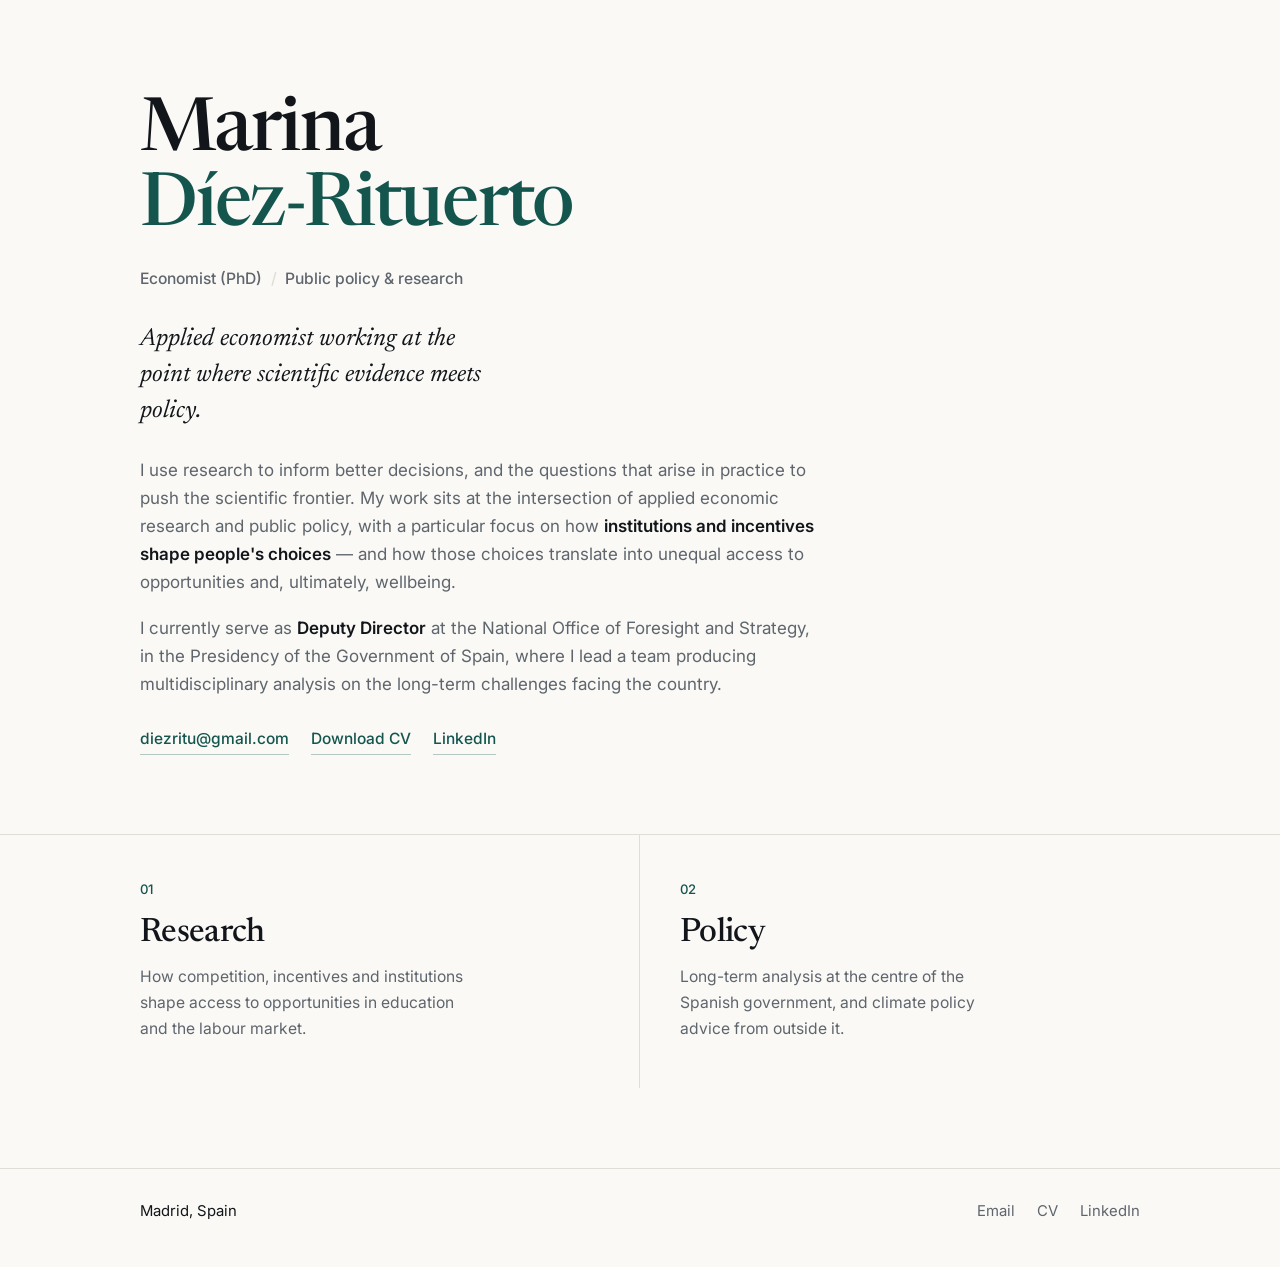
==== commit 2396bc2b: "Update index.html" ====
--- a/index.html
+++ b/index.html
@@ -45,7 +45,7 @@
       <!-- FOTO: sustituye el <div class="portrait-empty">…</div> por
            <img src="foto.jpg" alt="Marina Díez-Rituerto"> -->
       <figure class="portrait">
-        <div class="portrait-empty">Añade aquí foto.jpg<br>(retrato vertical, 4:5)</div>
+        <dimg src="foto.jpg" alt="Marina Díez-Rituerto">
       </figure>
 
     </div>
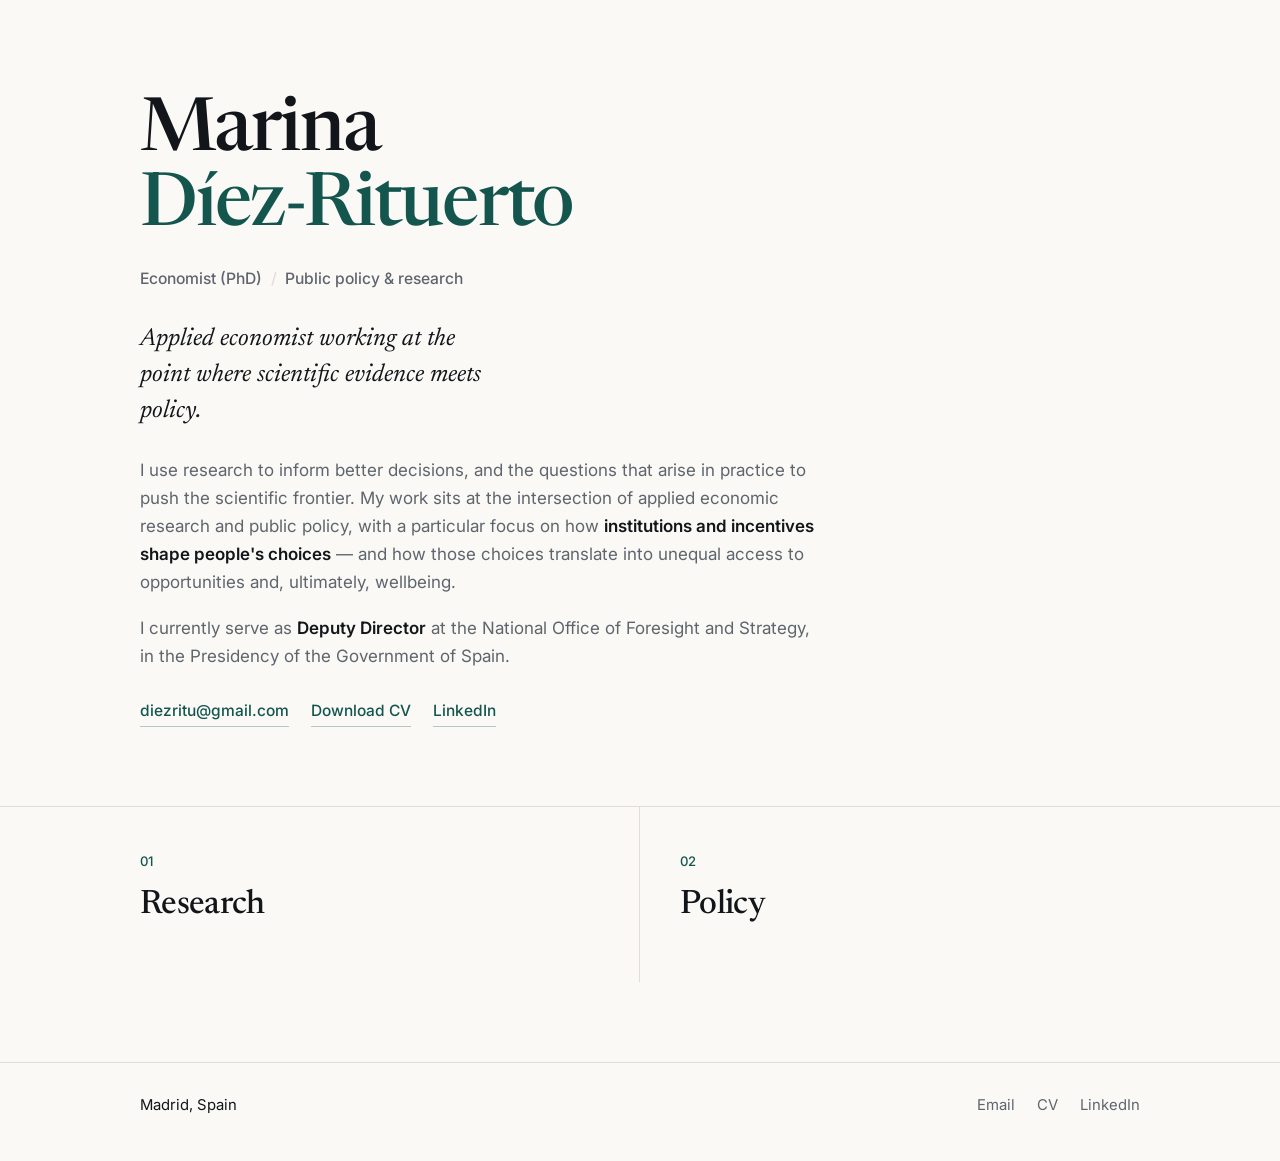
==== commit 9c08657b: "Update index.html" ====
--- a/index.html
+++ b/index.html
@@ -32,8 +32,7 @@
           translate into unequal access to opportunities and, ultimately, wellbeing.</p>
 
         <p class="body">I currently serve as <b>Deputy Director</b> at the National Office of
-          Foresight and Strategy, in the Presidency of the Government of Spain, where I lead a team
-          producing multidisciplinary analysis on the long-term challenges facing the country.</p>
+          Foresight and Strategy, in the Presidency of the Government of Spain.</p>
 
         <p class="hero-actions">
           <a href="mailto:diezritu@gmail.com">diezritu@gmail.com</a>
@@ -57,15 +56,13 @@
       <a class="door" href="research.html">
         <span class="no">01</span>
         <h2>Research</h2>
-        <p>How competition, incentives and institutions shape access to opportunities in education
-          and the labour market.</p>
+        
       </a>
 
       <a class="door" href="policy.html">
         <span class="no">02</span>
         <h2>Policy</h2>
-        <p>Long-term analysis at the centre of the Spanish government, and climate policy advice
-          from outside it.</p>
+       
       </a>
 
     </div>
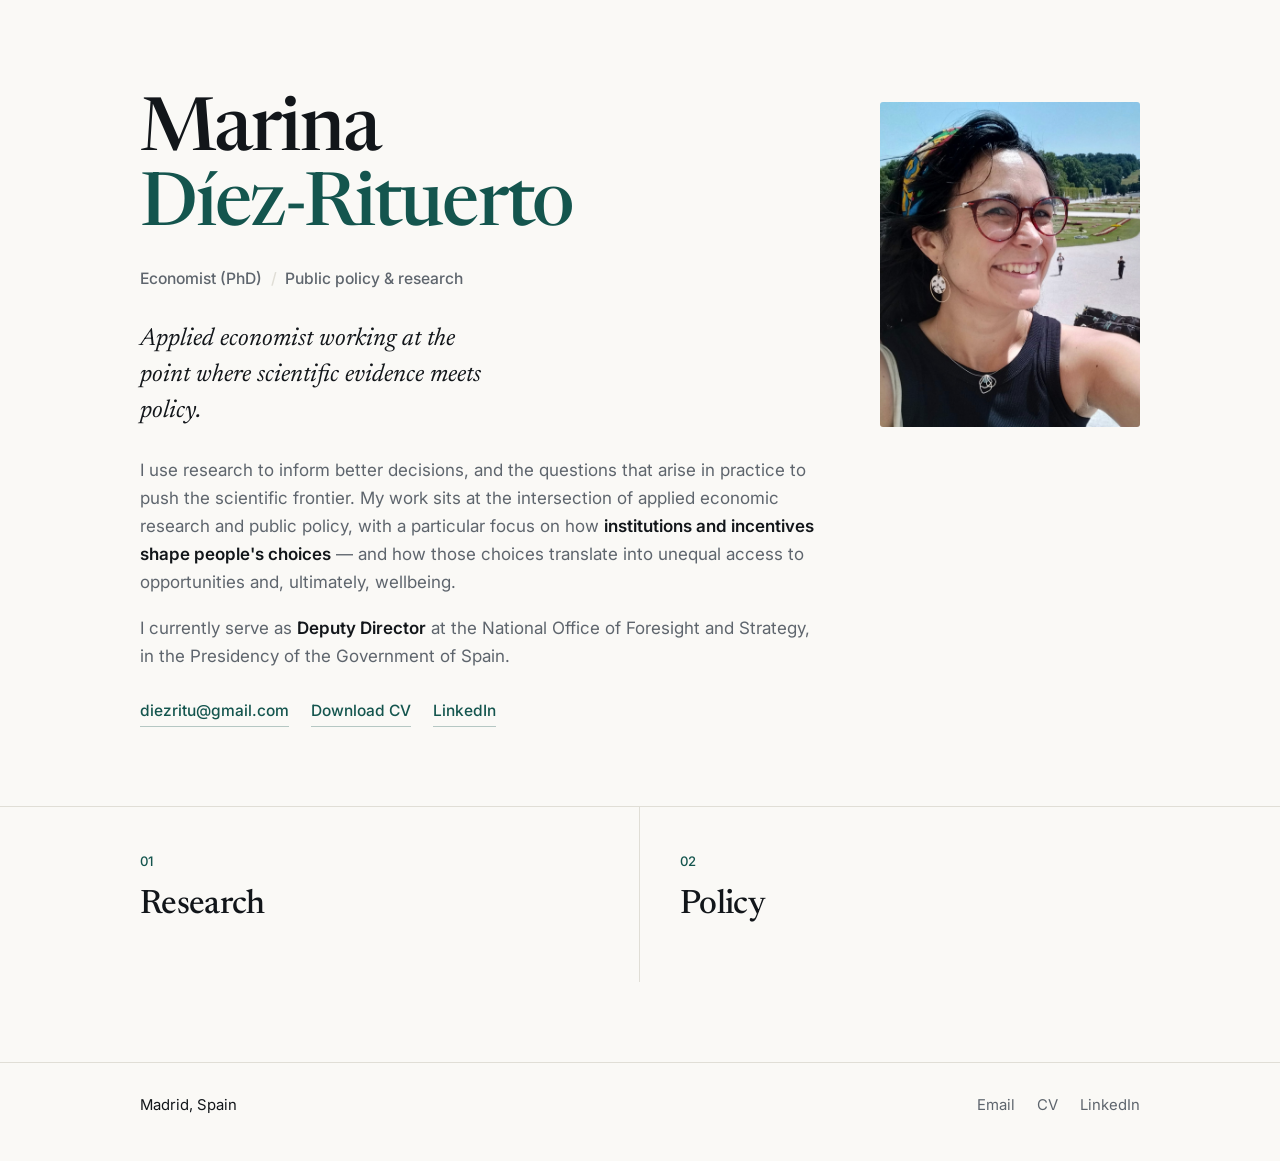
==== commit 6818adcb: "Update index.html" ====
--- a/index.html
+++ b/index.html
@@ -44,7 +44,7 @@
       <!-- FOTO: sustituye el <div class="portrait-empty">…</div> por
            <img src="foto.jpg" alt="Marina Díez-Rituerto"> -->
       <figure class="portrait">
-        <dimg src="foto.jpg" alt="Marina Díez-Rituerto">
+        <img src="foto.jpg" alt="Marina Díez-Rituerto">
       </figure>
 
     </div>
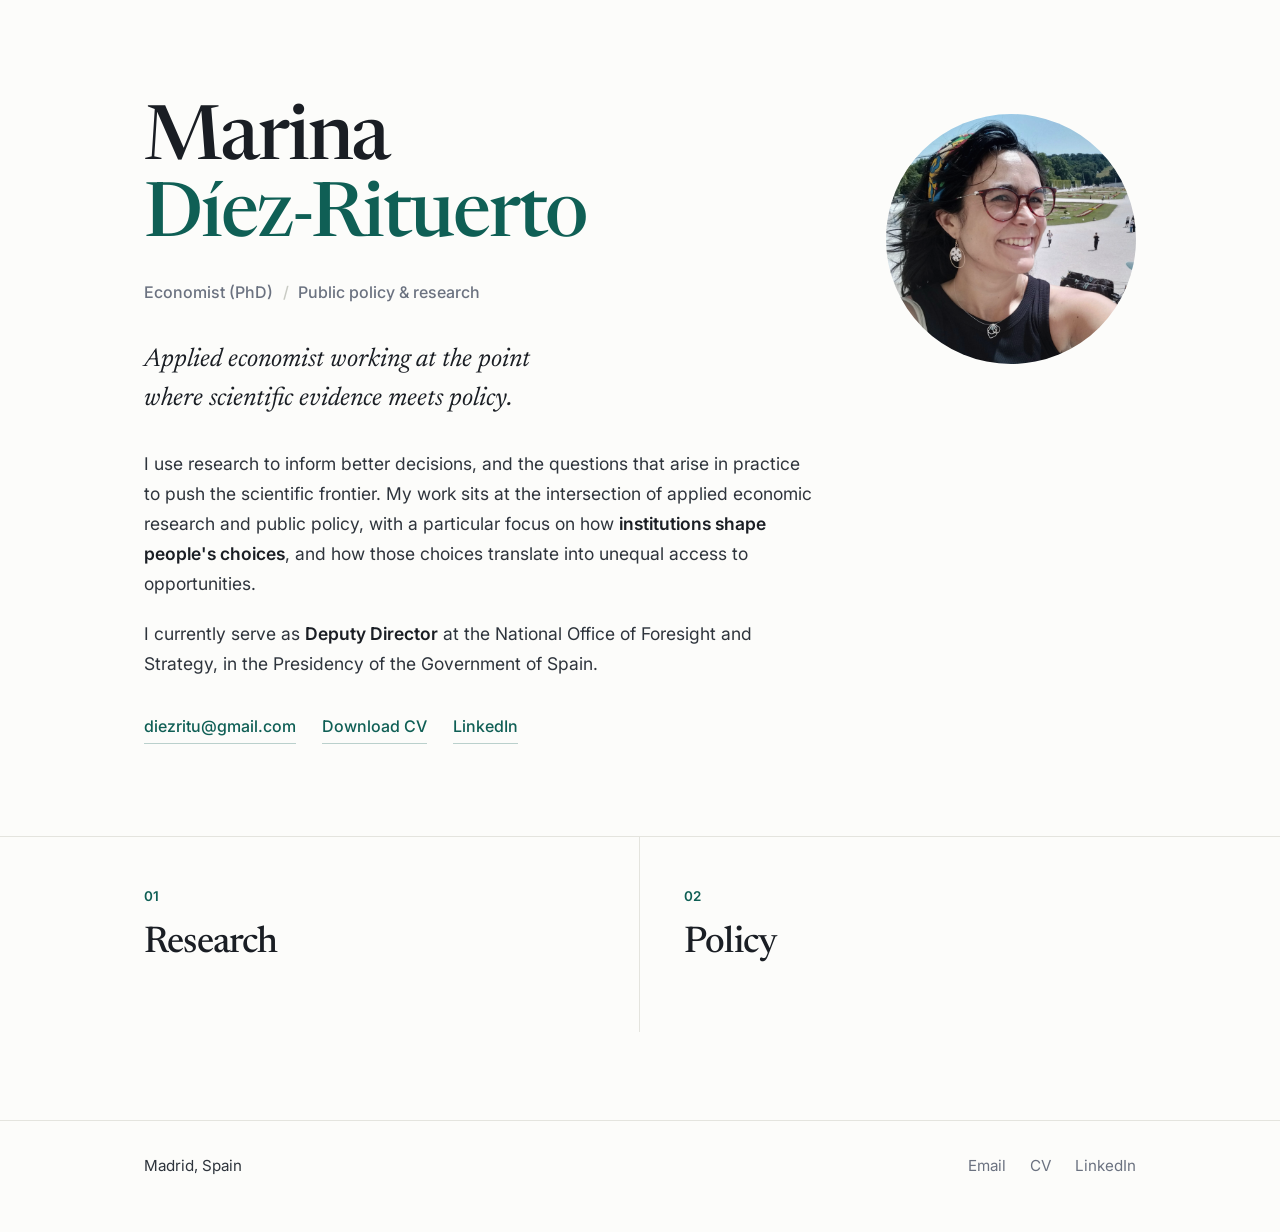
==== commit be4d64a4: "Update index.html" ====
--- a/index.html
+++ b/index.html
@@ -28,8 +28,8 @@
         <p class="body">I use research to inform better decisions, and the questions that arise in
           practice to push the scientific frontier. My work sits at the intersection of applied
           economic research and public policy, with a particular focus on how
-          <b>institutions and incentives shape people's choices</b> — and how those choices
-          translate into unequal access to opportunities and, ultimately, wellbeing.</p>
+          <b>institutions shape people's choices</b>,  and how those choices
+          translate into unequal access to opportunities.</p>
 
         <p class="body">I currently serve as <b>Deputy Director</b> at the National Office of
           Foresight and Strategy, in the Presidency of the Government of Spain.</p>
--- a/style.css
+++ b/style.css
@@ -1,21 +1,23 @@
 /* ------------------------------------------------------------------
    Marina Díez-Rituerto — hoja de estilos común a las tres páginas
-   Paleta: papel cálido, tinta casi negra, acento verde-azulado profundo
+   Papel claro, texto de alto contraste, acento verde-azulado
 ------------------------------------------------------------------- */
 
 :root{
-  --paper:#FAF9F6;
-  --panel:#F2F1EC;
-  --ink:#12161A;
-  --muted:#5E656D;
-  --line:#E0DED6;
-  --accent:#14554E;
-  --accent-soft:#2C7A70;
+  --paper:#FCFCFA;
+  --panel:#F3F4F0;
+  --ink:#1A1E24;        /* titulares */
+  --text:#2E343C;       /* texto corrido: más oscuro que antes */
+  --muted:#6B7280;      /* solo metadatos y notas al pie */
+  --line:#E4E4DE;
+  --line-soft:#EFEFEA;
+  --accent:#0F5F55;
+  --accent-dark:#0B4A42;
 
   --serif:"Newsreader",Georgia,"Times New Roman",serif;
   --sans:"Inter",system-ui,-apple-system,sans-serif;
 
-  --measure:62ch;
+  --measure:66ch;
   --page:1080px;
 }
 
@@ -29,204 +31,213 @@
 body{
   margin:0;
   background:var(--paper);
-  color:var(--ink);
+  color:var(--text);
   font-family:var(--sans);
-  font-size:17px;
-  line-height:1.65;
+  font-size:17.5px;
+  line-height:1.72;
   -webkit-font-smoothing:antialiased;
   text-rendering:optimizeLegibility;
 }
 
 a{color:var(--accent);text-decoration:none}
-a:hover{color:var(--accent-soft)}
+a:hover{color:var(--accent-dark)}
 :focus-visible{outline:2px solid var(--accent);outline-offset:3px;border-radius:2px}
 
 .skip{position:absolute;left:-999px}
 .skip:focus{left:12px;top:12px;background:var(--ink);color:#fff;padding:10px 14px;z-index:50}
 
-.wrap{max-width:var(--page);margin:0 auto;padding:0 40px}
+.wrap{max-width:var(--page);margin:0 auto;padding:0 44px}
 
 /* ---------- barra superior (páginas interiores) ---------- */
 
 .topbar{border-bottom:1px solid var(--line);background:var(--paper)}
 .topbar .wrap{
   display:flex;align-items:baseline;justify-content:space-between;
-  gap:24px;padding-top:22px;padding-bottom:20px;
+  gap:24px;padding-top:24px;padding-bottom:20px;
 }
 .topbar .who{
-  font-family:var(--serif);font-weight:600;font-size:1.12rem;
+  font-family:var(--serif);font-weight:600;font-size:1.15rem;
   color:var(--ink);letter-spacing:-.01em;
 }
 .topbar .who:hover{color:var(--accent)}
-.topbar nav{display:flex;gap:26px;font-size:.95rem;font-weight:500}
-.topbar nav a{color:var(--muted);padding-bottom:3px;border-bottom:1.5px solid transparent}
+.topbar nav{display:flex;gap:28px;font-size:.97rem;font-weight:500}
+.topbar nav a{color:var(--muted);padding-bottom:4px;border-bottom:2px solid transparent}
 .topbar nav a:hover{color:var(--ink)}
 .topbar nav a[aria-current="page"]{color:var(--ink);border-bottom-color:var(--accent)}
 
 /* ---------- portada ---------- */
 
-.hero{padding:96px 0 64px}
+.hero{padding:104px 0 76px}
 .hero .wrap{
-  display:grid;grid-template-columns:1fr 260px;
-  gap:64px;align-items:start;
+  display:grid;grid-template-columns:1fr 250px;
+  gap:72px;align-items:start;
 }
 .hero h1{
   font-family:var(--serif);font-weight:500;
-  font-size:clamp(2.8rem,6.4vw,4.6rem);
-  line-height:1.02;letter-spacing:-.025em;
-  margin:0 0 20px;
+  font-size:clamp(2.9rem,6.6vw,4.7rem);
+  line-height:1.02;letter-spacing:-.028em;
+  color:var(--ink);margin:0 0 22px;
 }
 .hero h1 .surname{display:block;color:var(--accent)}
 .kicker{
-  font-family:var(--sans);font-weight:500;font-size:.98rem;
-  color:var(--muted);margin:0 0 30px;
-}
-.kicker .sep{color:var(--line);margin:0 .55em}
+  font-weight:500;font-size:1rem;color:var(--muted);margin:0 0 34px;
+}
+.kicker .sep{color:#C9CBC4;margin:0 .6em}
 .lead{
   font-family:var(--serif);font-weight:400;font-style:italic;
-  font-size:clamp(1.25rem,2.4vw,1.55rem);line-height:1.45;
-  max-width:26ch;margin:0 0 26px;color:var(--ink);
-}
-.hero p.body{max-width:var(--measure);margin:0 0 18px;color:var(--muted)}
+  font-size:clamp(1.32rem,2.5vw,1.62rem);line-height:1.5;
+  max-width:30ch;margin:0 0 30px;color:var(--ink);
+}
+.hero p.body{max-width:var(--measure);margin:0 0 20px;color:var(--text)}
 .hero p.body b{color:var(--ink);font-weight:600}
 
-.hero-actions{display:flex;flex-wrap:wrap;gap:10px 22px;margin-top:28px;font-size:.97rem}
-.hero-actions a{font-weight:500;border-bottom:1px solid rgba(20,85,78,.3);padding-bottom:2px}
-.hero-actions a:hover{border-bottom-color:var(--accent-soft)}
-
-/* retrato */
-.portrait{margin:6px 0 0;position:relative}
+.hero-actions{display:flex;flex-wrap:wrap;gap:12px 26px;margin-top:34px;font-size:1rem}
+.hero-actions a{
+  font-weight:500;border-bottom:1.5px solid rgba(15,95,85,.28);padding-bottom:2px;
+  transition:border-color .15s ease;
+}
+.hero-actions a:hover{border-bottom-color:var(--accent)}
+
+/* retrato: circular, suave, sin recorte duro */
+.portrait{margin:10px 0 0;max-width:250px}
 .portrait img{
-  width:100%;aspect-ratio:4/5;object-fit:cover;display:block;
-  border-radius:3px;filter:saturate(.95);
+  width:100%;aspect-ratio:1/1;object-fit:cover;object-position:58% 32%;
+  display:block;border-radius:50%;
+  filter:saturate(.78) contrast(.97);
 }
 .portrait-empty{
-  width:100%;aspect-ratio:4/5;border:1px dashed var(--line);border-radius:3px;
+  width:100%;aspect-ratio:1/1;border:1px dashed var(--line);border-radius:50%;
   background:var(--panel);display:flex;align-items:center;justify-content:center;
-  text-align:center;padding:20px;color:var(--muted);font-size:.85rem;line-height:1.45;
-}
-.portrait figcaption{margin-top:10px;font-size:.82rem;color:var(--muted)}
+  text-align:center;padding:26px;color:var(--muted);font-size:.85rem;line-height:1.45;
+}
+.portrait figcaption{margin-top:12px;font-size:.83rem;color:var(--muted);text-align:center}
 
 /* ---------- las dos puertas: Research / Policy ---------- */
 
-.doors{border-top:1px solid var(--line);padding-bottom:80px}
+.doors{border-top:1px solid var(--line);padding-bottom:88px;background:var(--paper)}
 .doors .wrap{display:grid;grid-template-columns:1fr 1fr;gap:0}
 .door{
-  display:block;padding:44px 40px 46px;color:var(--ink);
+  display:block;padding:48px 44px 52px;color:var(--text);
   border-right:1px solid var(--line);
-  transition:background .2s ease;
+  transition:background .18s ease;
 }
 .door:last-child{border-right:0}
 .door .no{
-  display:block;font-family:var(--sans);font-size:.82rem;font-weight:500;
-  color:var(--accent);margin-bottom:14px;
+  display:block;font-size:.84rem;font-weight:600;letter-spacing:.02em;
+  color:var(--accent);margin-bottom:16px;
 }
 .door h2{
-  font-family:var(--serif);font-weight:500;font-size:2.1rem;line-height:1.1;
-  letter-spacing:-.02em;margin:0 0 12px;color:var(--ink);
-}
-.door p{margin:0;color:var(--muted);font-size:.98rem;max-width:34ch}
+  font-family:var(--serif);font-weight:500;font-size:2.3rem;line-height:1.1;
+  letter-spacing:-.022em;margin:0 0 14px;color:var(--ink);
+  display:inline-block;border-bottom:2px solid transparent;
+  transition:border-color .18s ease,color .18s ease;
+}
+.door p{margin:0;color:var(--muted);font-size:1rem;max-width:36ch}
 .door:hover{background:var(--panel)}
-.door:hover h2{color:var(--accent)}
+.door:hover h2{color:var(--accent);border-bottom-color:var(--accent)}
 
 .doors .wrap > .door:first-child{padding-left:0}
 
 /* ---------- páginas interiores ---------- */
 
-main.page{padding:64px 0 100px}
-main.page .wrap{max-width:820px;margin:0}
-@media (min-width:861px){
-  main.page .wrap{margin:0 auto}
-}
+main.page{padding:72px 0 108px}
+main.page .wrap{max-width:840px}
 
 .page-title{
   font-family:var(--serif);font-weight:500;
-  font-size:clamp(2.2rem,4.6vw,3.1rem);line-height:1.08;letter-spacing:-.025em;
-  margin:0 0 22px;
+  font-size:clamp(2.3rem,4.8vw,3.2rem);line-height:1.08;letter-spacing:-.026em;
+  color:var(--ink);margin:0 0 24px;
 }
 .page-intro{
-  font-family:var(--serif);font-style:italic;font-size:1.22rem;line-height:1.5;
-  color:var(--ink);max-width:44ch;margin:0 0 44px;
-  padding-left:20px;border-left:2px solid var(--accent);
-}
-
-.block{margin-bottom:52px}
+  font-family:var(--serif);font-style:italic;font-size:1.3rem;line-height:1.55;
+  color:var(--ink);max-width:46ch;margin:0 0 52px;
+  padding-left:22px;border-left:3px solid var(--accent);
+}
+
+.block{margin-bottom:60px}
 .block:last-child{margin-bottom:0}
 
 h3.block-title{
-  font-family:var(--serif);font-weight:600;font-size:1.42rem;line-height:1.25;
-  letter-spacing:-.015em;margin:0 0 14px;
-}
-h3.block-title .org{display:block;font-size:.95rem;font-family:var(--sans);
-  font-weight:500;color:var(--muted);margin-top:5px;letter-spacing:0}
-
-.block p{max-width:var(--measure);margin:0 0 14px;color:var(--muted)}
+  font-family:var(--serif);font-weight:600;font-size:1.5rem;line-height:1.25;
+  letter-spacing:-.015em;color:var(--ink);margin:0 0 16px;
+}
+h3.block-title .org{
+  display:block;font-size:.96rem;font-family:var(--sans);
+  font-weight:500;color:var(--muted);margin-top:6px;letter-spacing:0;
+}
+
+.block p{max-width:var(--measure);margin:0 0 16px;color:var(--text)}
 .block p:last-child{margin-bottom:0}
 .block p b{color:var(--ink);font-weight:600}
-
-/* línea de cierre en cursiva (proyectos / instituciones) */
+.block em{color:var(--ink)}
+
+/* línea de cierre (proyectos / instituciones) */
 .tagline{
-  margin-top:18px;padding-top:14px;border-top:1px solid var(--line);
-  font-family:var(--serif);font-style:italic;font-size:1rem;color:var(--muted);
-  max-width:var(--measure);
-}
-.tagline b{font-style:normal;font-family:var(--sans);font-size:.86rem;
-  font-weight:600;color:var(--ink);display:block;margin-bottom:4px}
+  margin-top:24px;padding:18px 22px;border-left:3px solid var(--line);
+  background:var(--panel);border-radius:0 3px 3px 0;
+  font-family:var(--serif);font-style:italic;font-size:1.04rem;line-height:1.55;
+  color:var(--ink);max-width:var(--measure);
+}
+.tagline b{
+  font-style:normal;font-family:var(--sans);font-size:.82rem;
+  font-weight:600;color:var(--accent);display:block;margin-bottom:5px;
+}
 
 /* campos de interés */
-.fields{
-  display:flex;flex-wrap:wrap;gap:8px 10px;margin:0 0 26px;padding:0;list-style:none;
-}
+.fields{display:flex;flex-wrap:wrap;gap:9px 10px;margin:0 0 30px;padding:0;list-style:none}
 .fields li{
-  font-size:.9rem;font-weight:500;color:var(--accent);
-  background:var(--panel);border:1px solid var(--line);
-  border-radius:2px;padding:4px 11px;
+  font-size:.92rem;font-weight:500;color:var(--accent);
+  background:#EAF2F0;border:1px solid #D6E4E1;
+  border-radius:3px;padding:5px 13px;
 }
 
 /* listas de publicaciones */
 .works{list-style:none;margin:0;padding:0}
-.works li{padding:18px 0;border-top:1px solid var(--line)}
+.works li{padding:22px 0;border-top:1px solid var(--line-soft)}
 .works li:first-child{border-top:0;padding-top:0}
 .works .title{
-  font-family:var(--serif);font-weight:600;font-size:1.1rem;line-height:1.35;
-  margin:0 0 5px;max-width:var(--measure);
-}
-.works .meta{margin:0;color:var(--muted);font-size:.94rem}
-.works .meta em{font-style:italic}
+  font-family:var(--serif);font-weight:600;font-size:1.18rem;line-height:1.38;
+  color:var(--ink);margin:0 0 7px;max-width:var(--measure);
+}
+.works .meta{margin:0;color:var(--muted);font-size:.96rem;line-height:1.55}
+.works .meta em{font-style:italic;color:var(--text)}
 .works .flag{
   display:inline-block;font-size:.78rem;font-weight:600;color:var(--accent);
-  border:1px solid var(--accent);border-radius:2px;padding:1px 7px;
-  margin-right:8px;vertical-align:1px;
-}
-.works .links{margin-top:6px;font-size:.9rem}
-.works .links a{border-bottom:1px solid rgba(20,85,78,.28)}
-
-.footnote{margin-top:22px;color:var(--muted);font-size:.92rem}
+  background:#EAF2F0;border:1px solid #D6E4E1;border-radius:3px;padding:1px 8px;
+  margin-right:9px;vertical-align:1px;
+}
+.works .links{margin-top:9px;font-size:.94rem}
+.works .links a{font-weight:500;border-bottom:1.5px solid rgba(15,95,85,.25);padding-bottom:1px}
+.works .links a:hover{border-bottom-color:var(--accent)}
+
+.footnote{margin-top:26px;color:var(--muted);font-size:.94rem;max-width:var(--measure)}
 
 /* ---------- pie ---------- */
 
-.foot{border-top:1px solid var(--line);padding:30px 0 44px;font-size:.93rem}
-.foot .wrap{display:flex;flex-wrap:wrap;gap:10px 26px;align-items:baseline;
+.foot{border-top:1px solid var(--line);padding:32px 0 52px;font-size:.95rem}
+.foot .wrap{display:flex;flex-wrap:wrap;gap:12px 26px;align-items:baseline;
   justify-content:space-between}
-.foot .links{display:flex;flex-wrap:wrap;gap:10px 22px}
+.foot .links{display:flex;flex-wrap:wrap;gap:12px 24px}
 .foot a{color:var(--muted)}
 .foot a:hover{color:var(--accent)}
-.foot .back{font-weight:500;color:var(--accent)}
+.foot .back{font-weight:600;color:var(--accent)}
 
 /* ---------- responsive ---------- */
 
 @media (max-width:860px){
-  body{font-size:16.5px}
+  body{font-size:17px;line-height:1.68}
   .wrap{padding:0 24px}
-  .hero{padding:52px 0 44px}
-  .hero .wrap{grid-template-columns:1fr;gap:34px}
-  .portrait{max-width:210px;order:-1}
+  .hero{padding:48px 0 48px}
+  .hero .wrap{grid-template-columns:1fr;gap:32px}
+  .portrait{max-width:150px;order:-1}
+  .lead{max-width:100%}
   .doors .wrap{grid-template-columns:1fr}
-  .door{border-right:0;border-bottom:1px solid var(--line);padding:34px 0 36px}
+  .door{border-right:0;border-bottom:1px solid var(--line);padding:36px 0 38px}
   .doors .wrap > .door:first-child{padding-left:0}
   .door:last-child{border-bottom:0}
-  .door h2{font-size:1.75rem}
-  main.page{padding:44px 0 70px}
-  .topbar nav{gap:18px}
+  .door h2{font-size:1.85rem}
+  main.page{padding:48px 0 76px}
+  .page-intro{font-size:1.18rem;margin-bottom:40px}
+  .topbar nav{gap:20px}
   .topbar .wrap{flex-wrap:wrap}
 }
